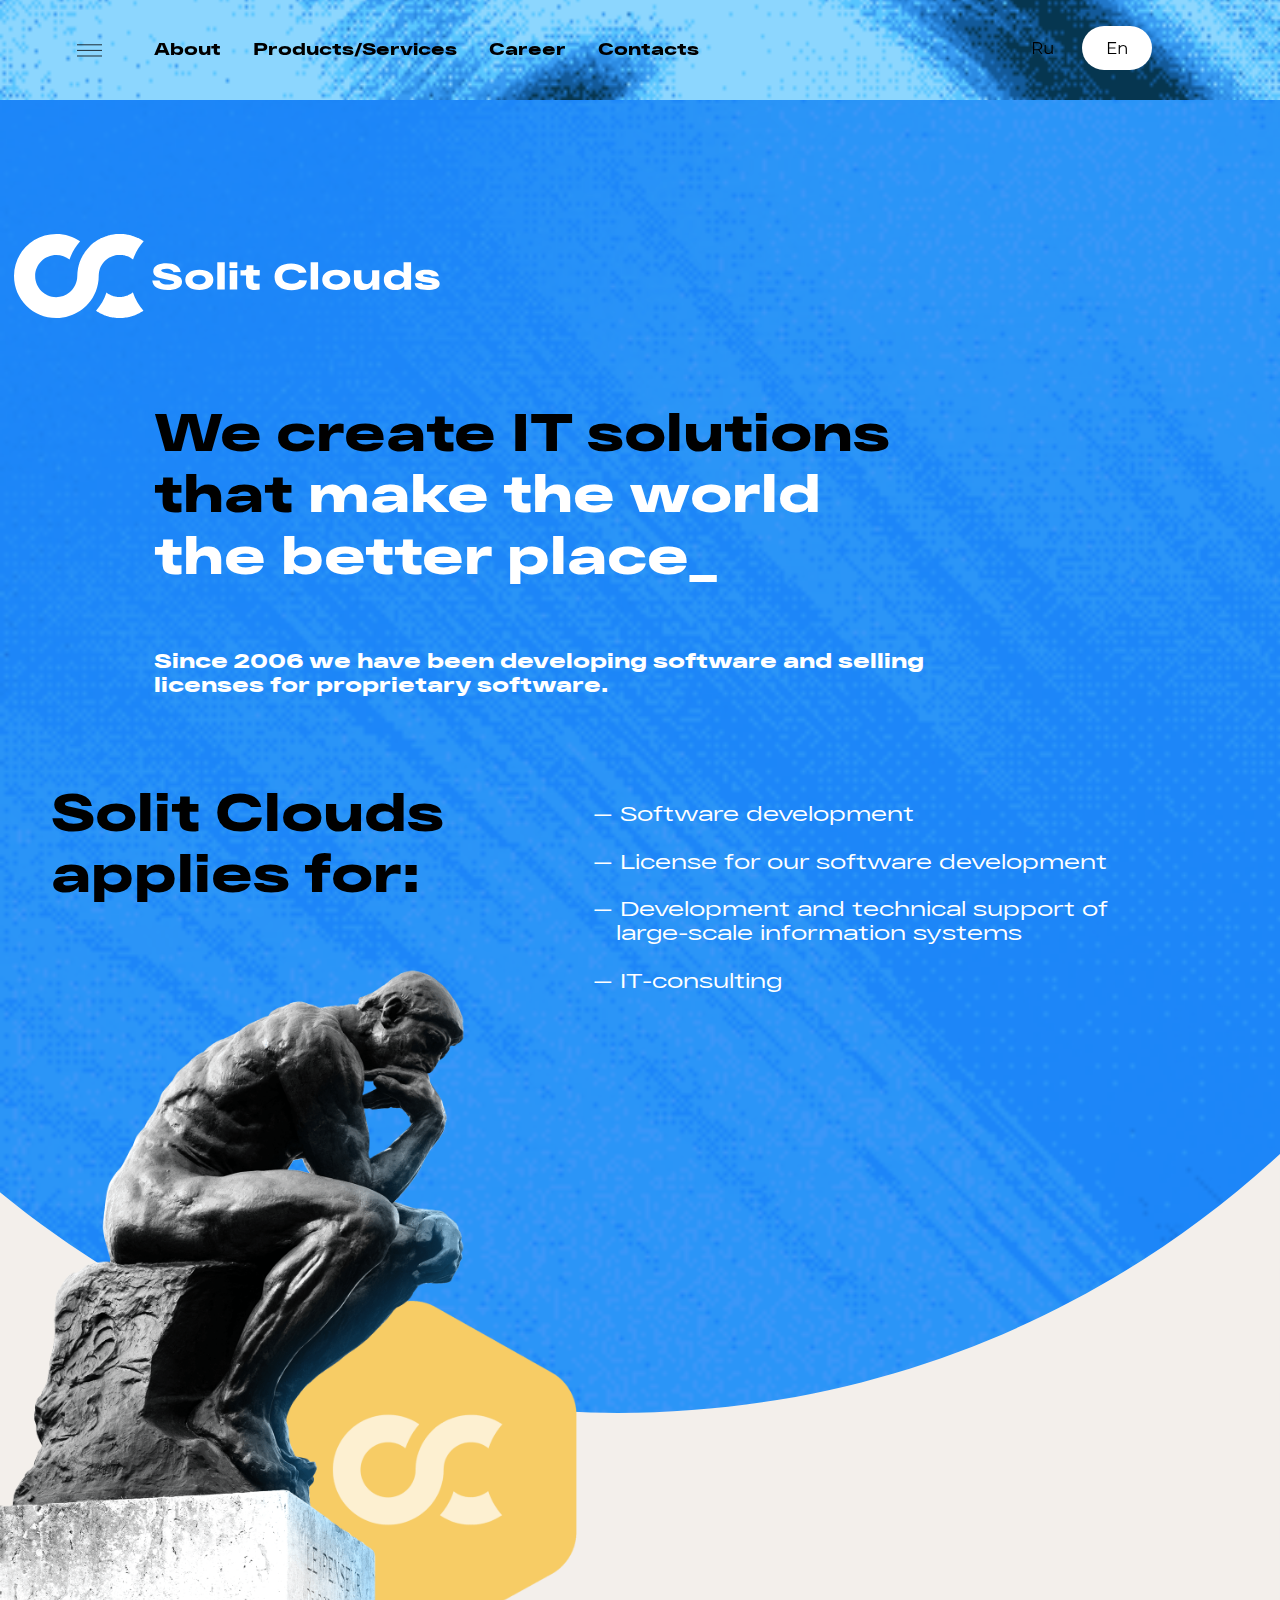
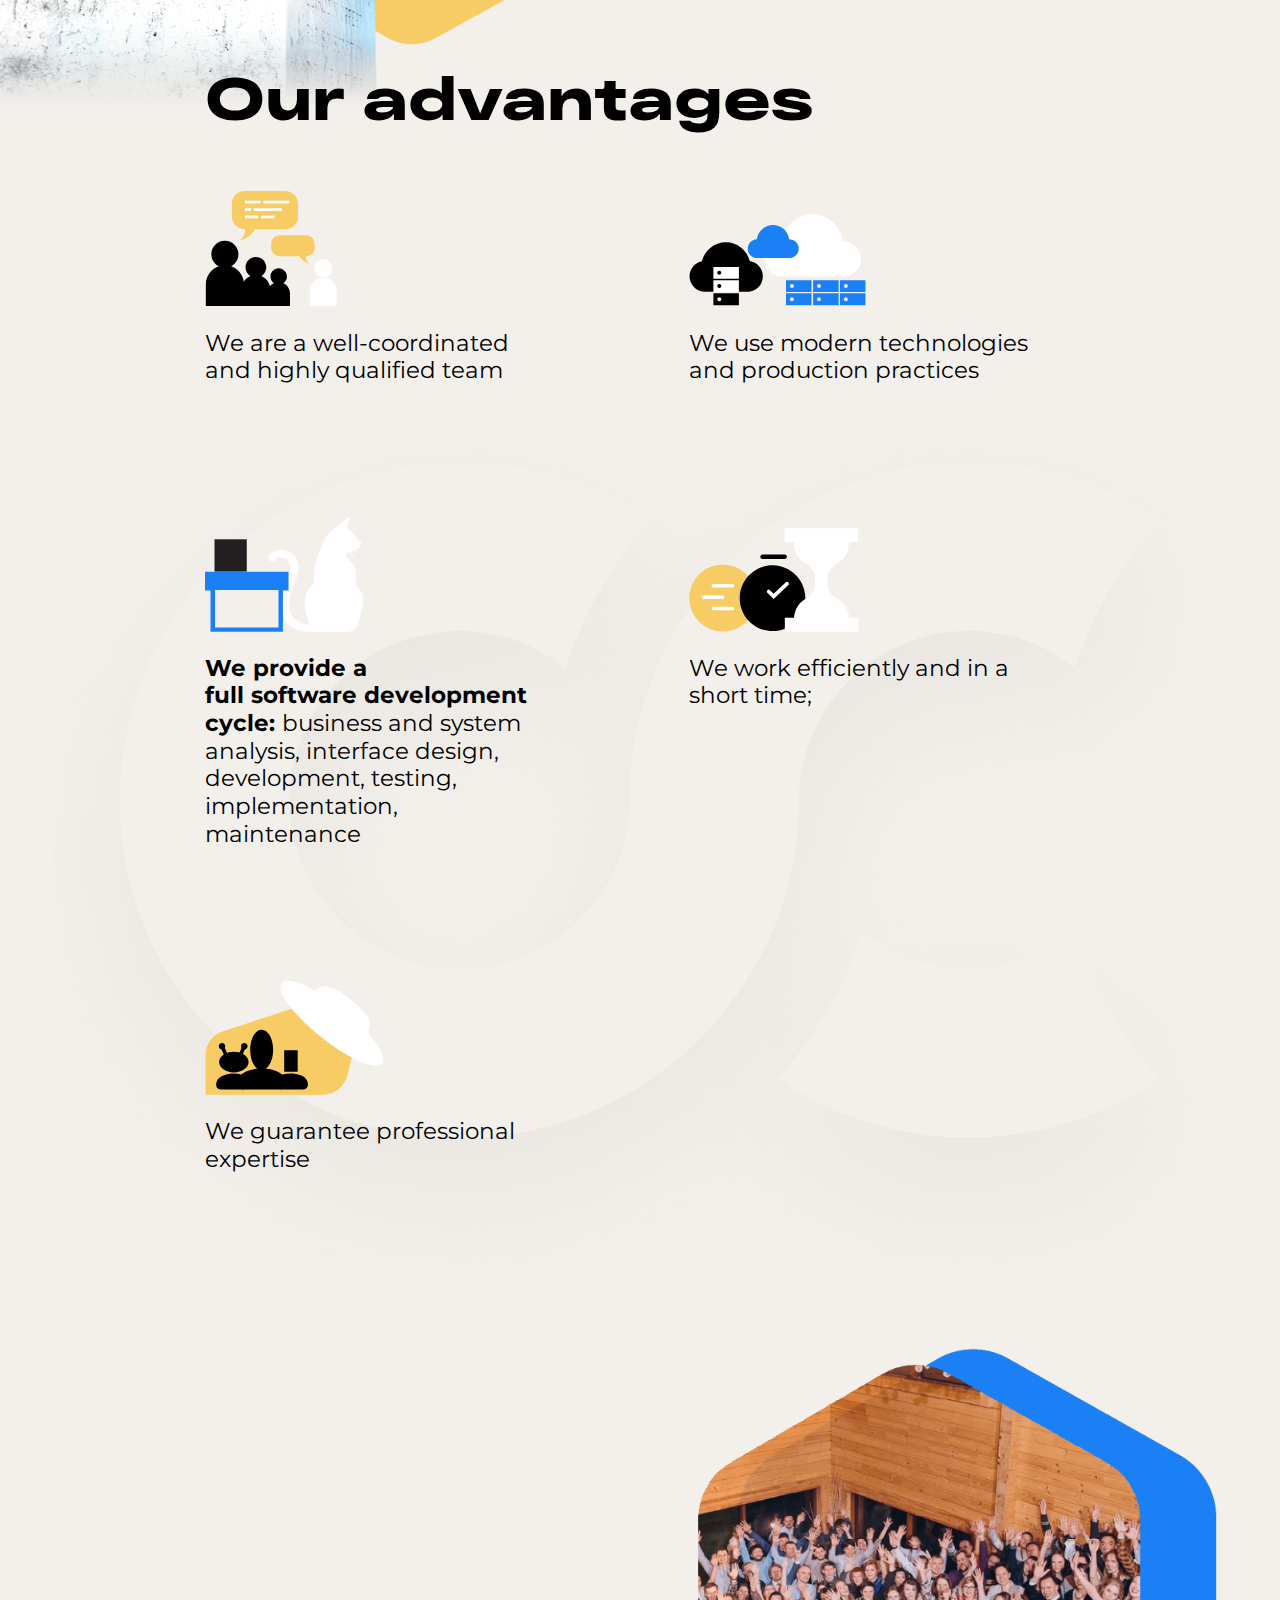
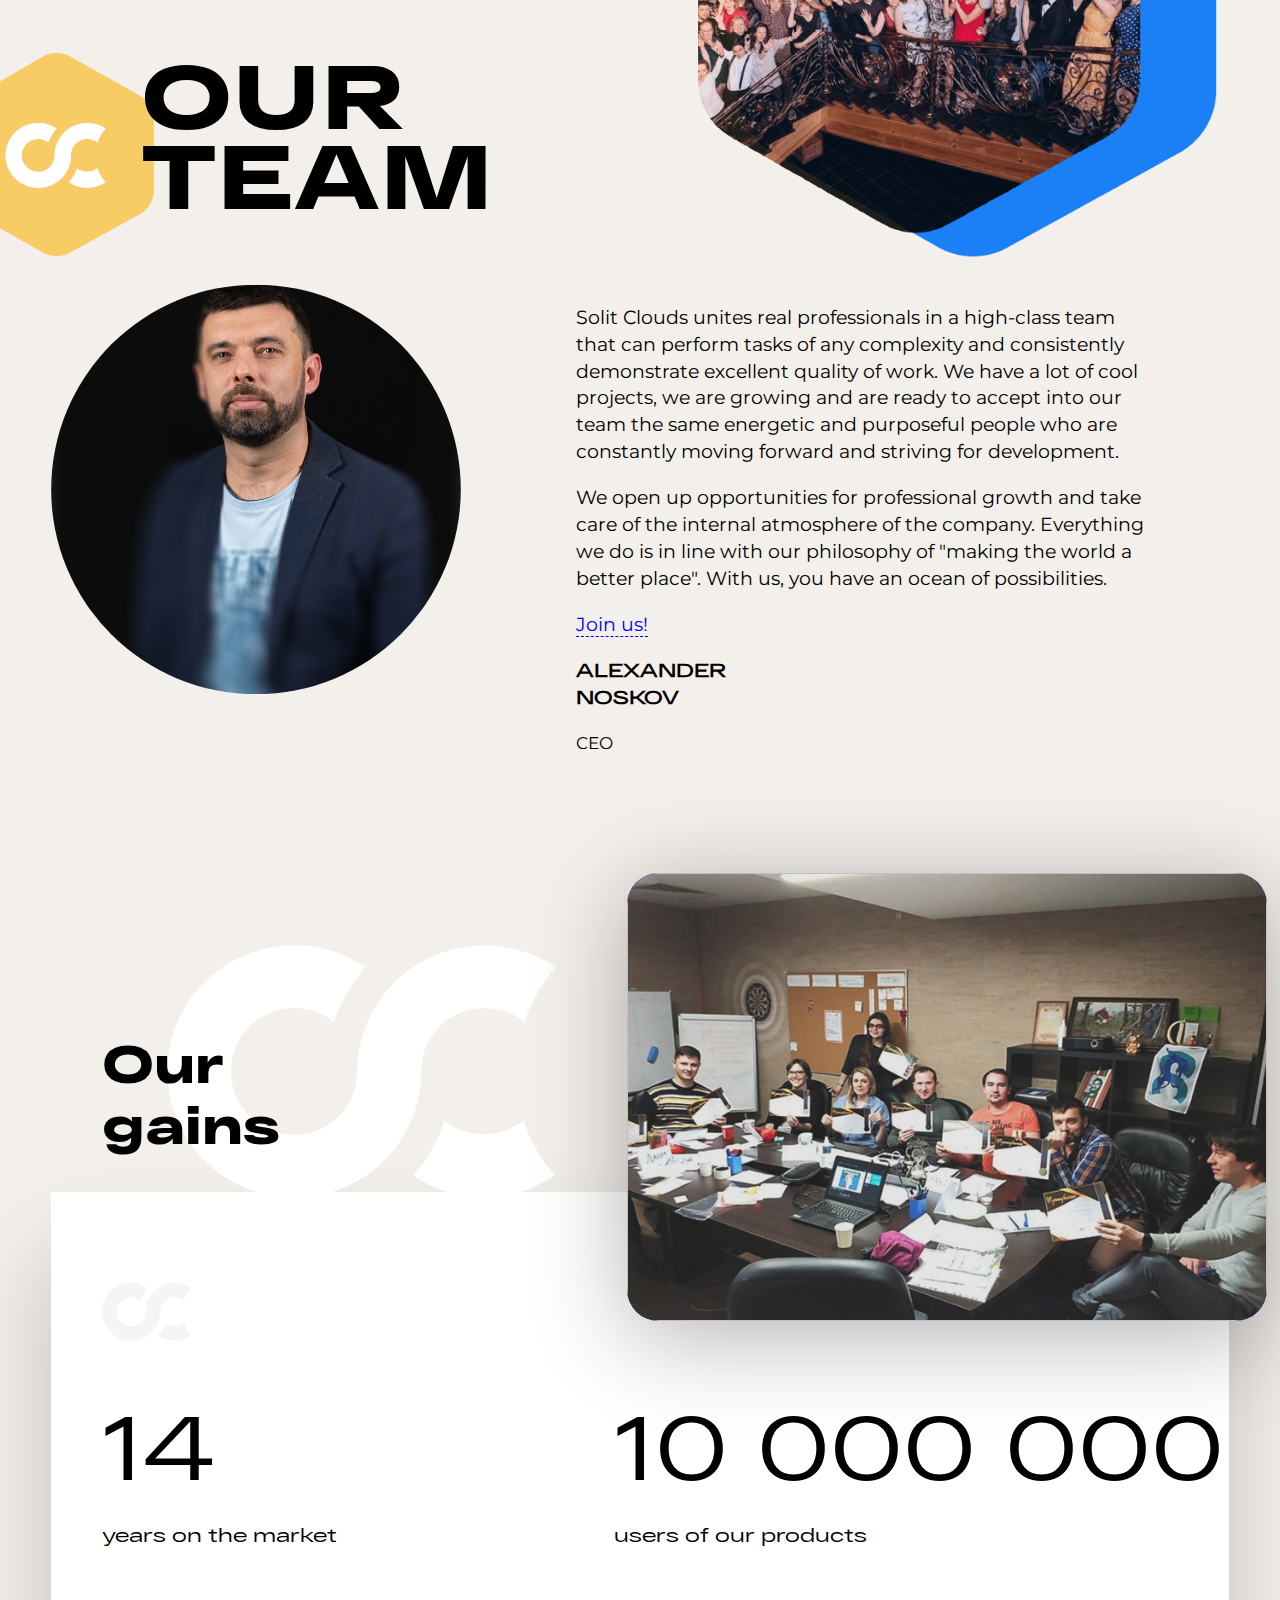
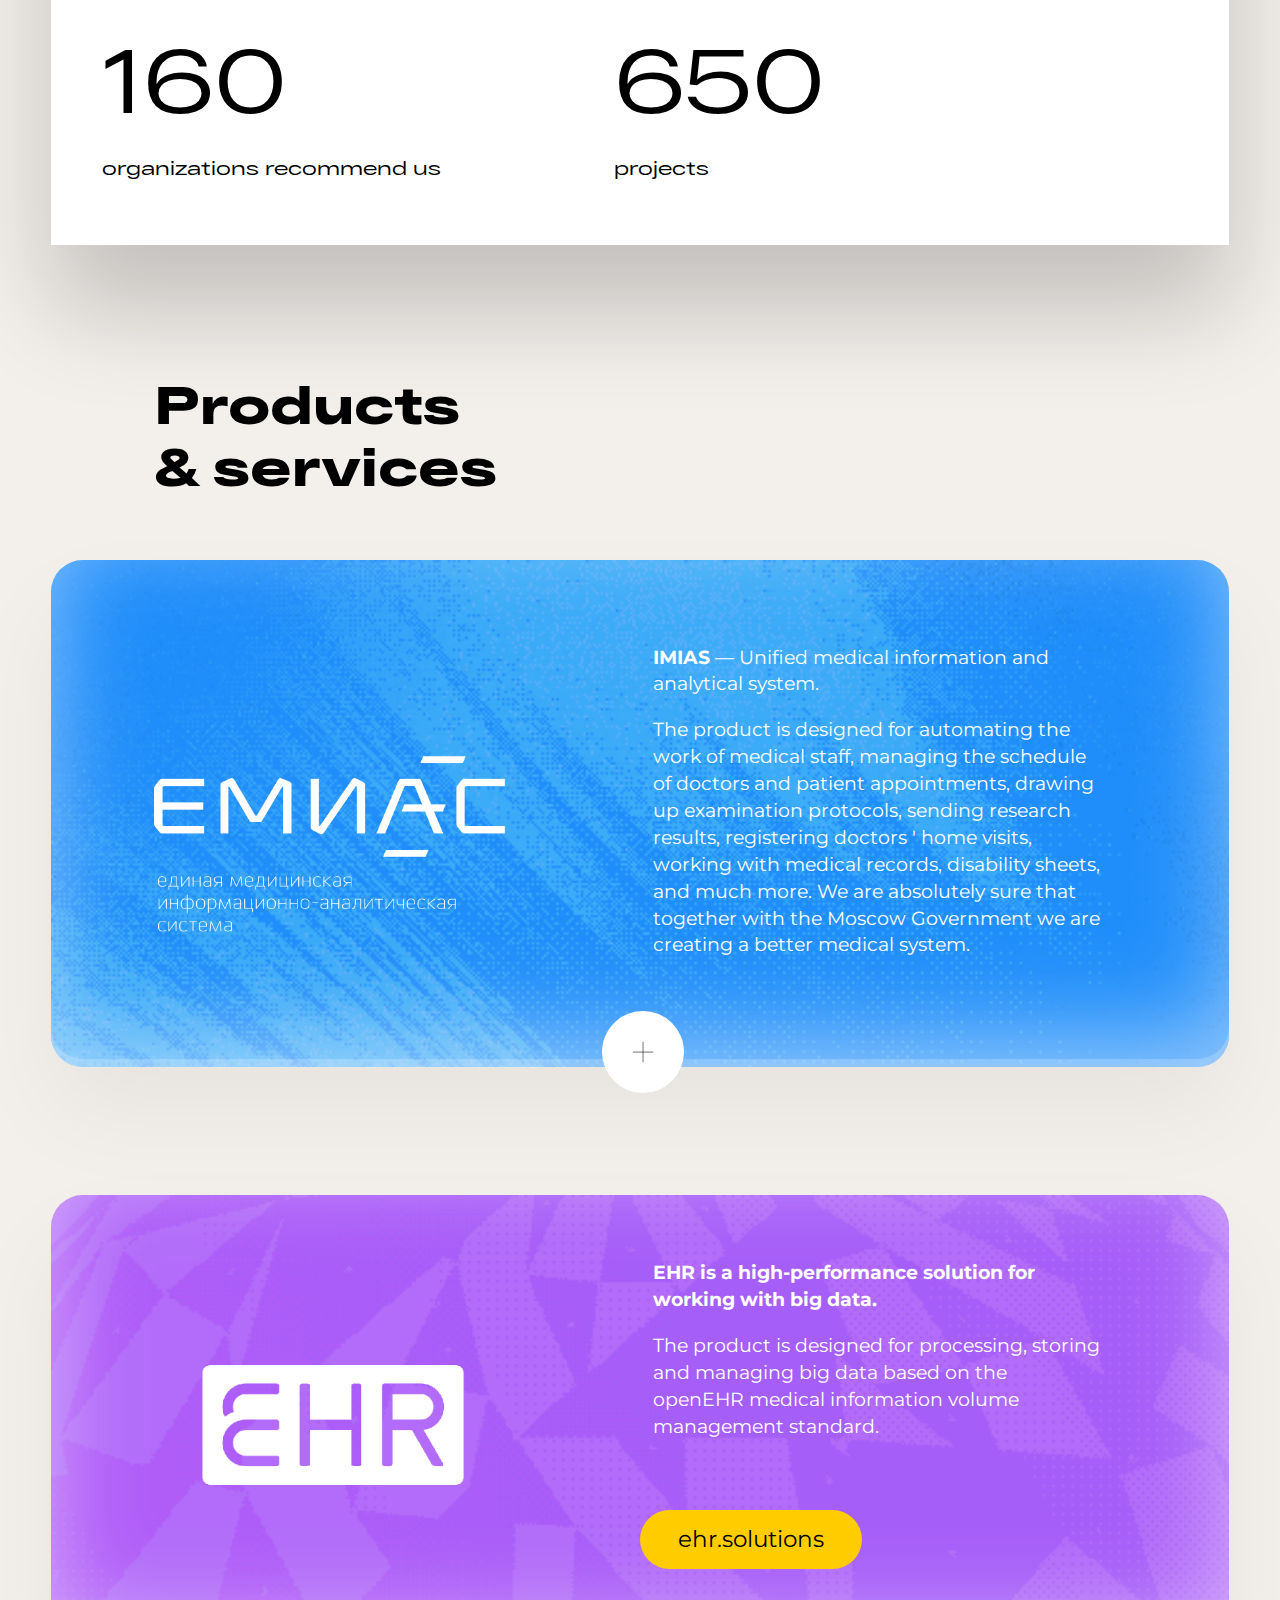
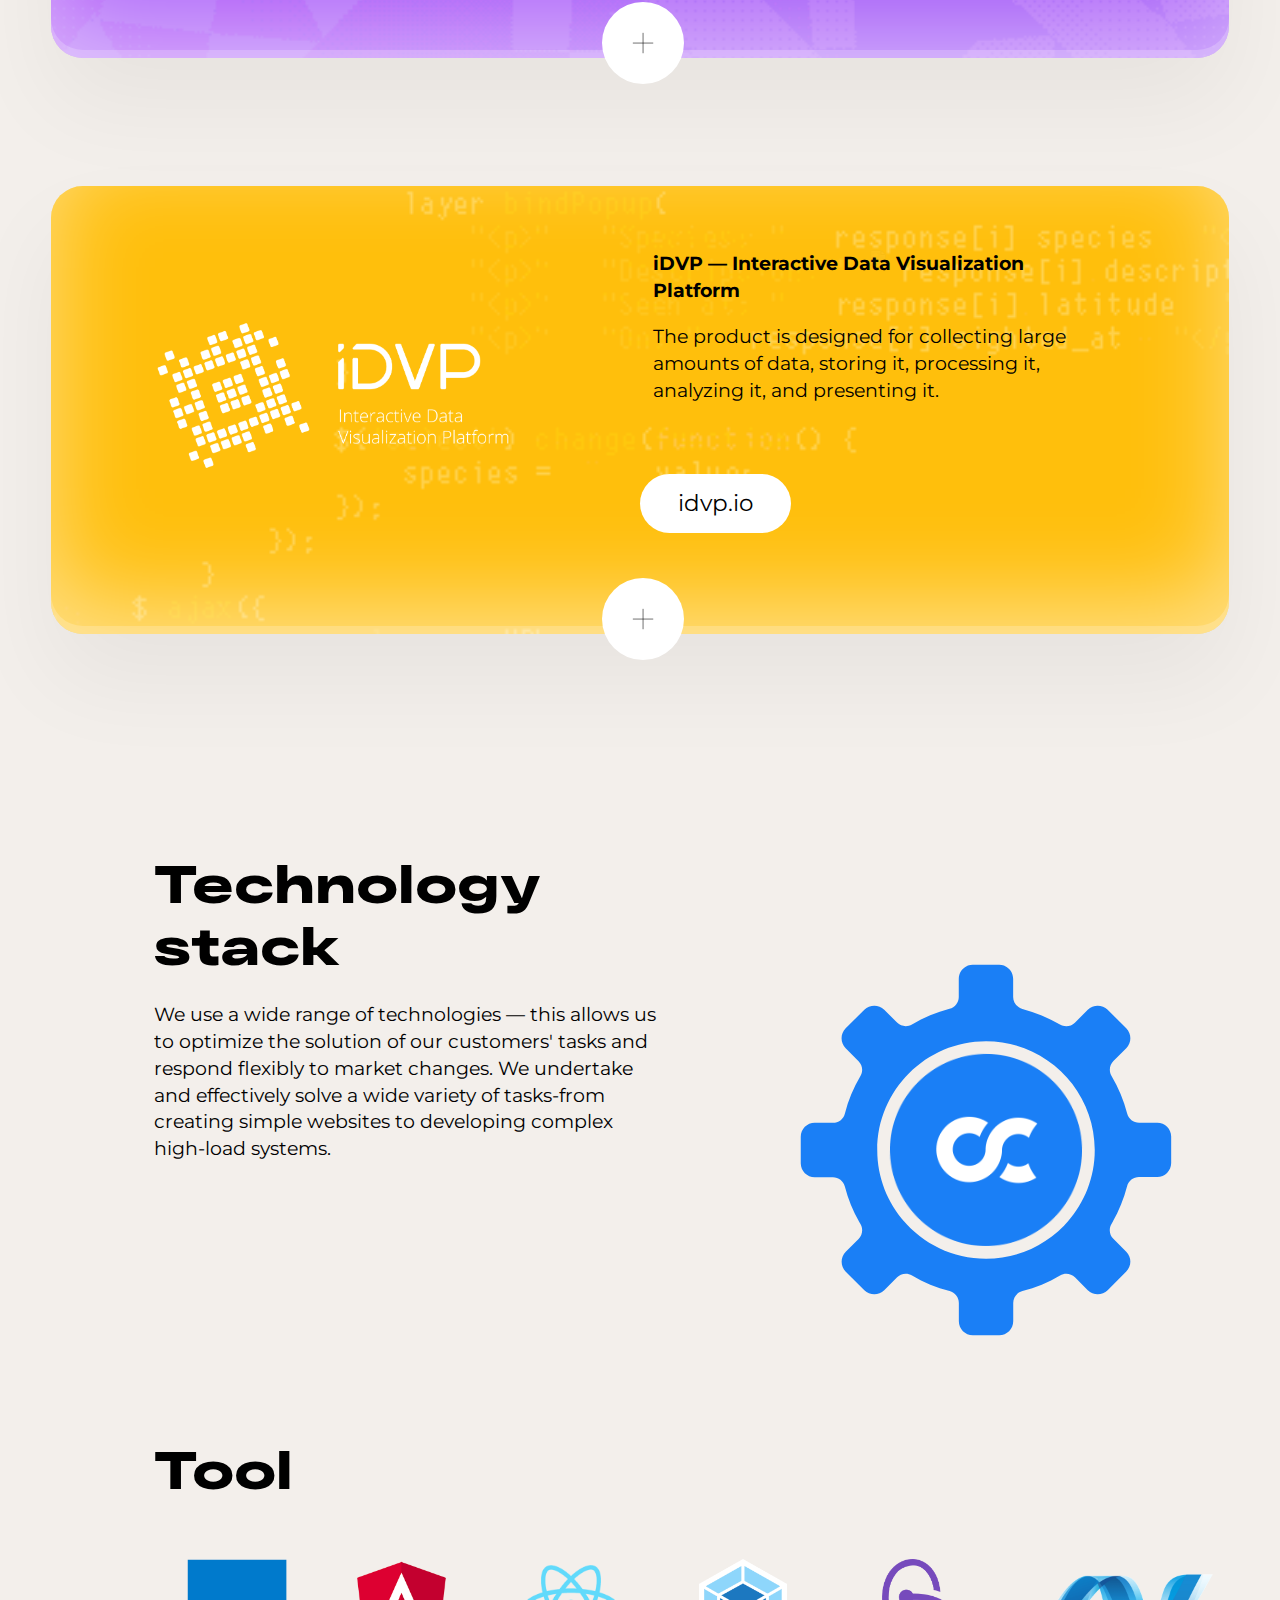
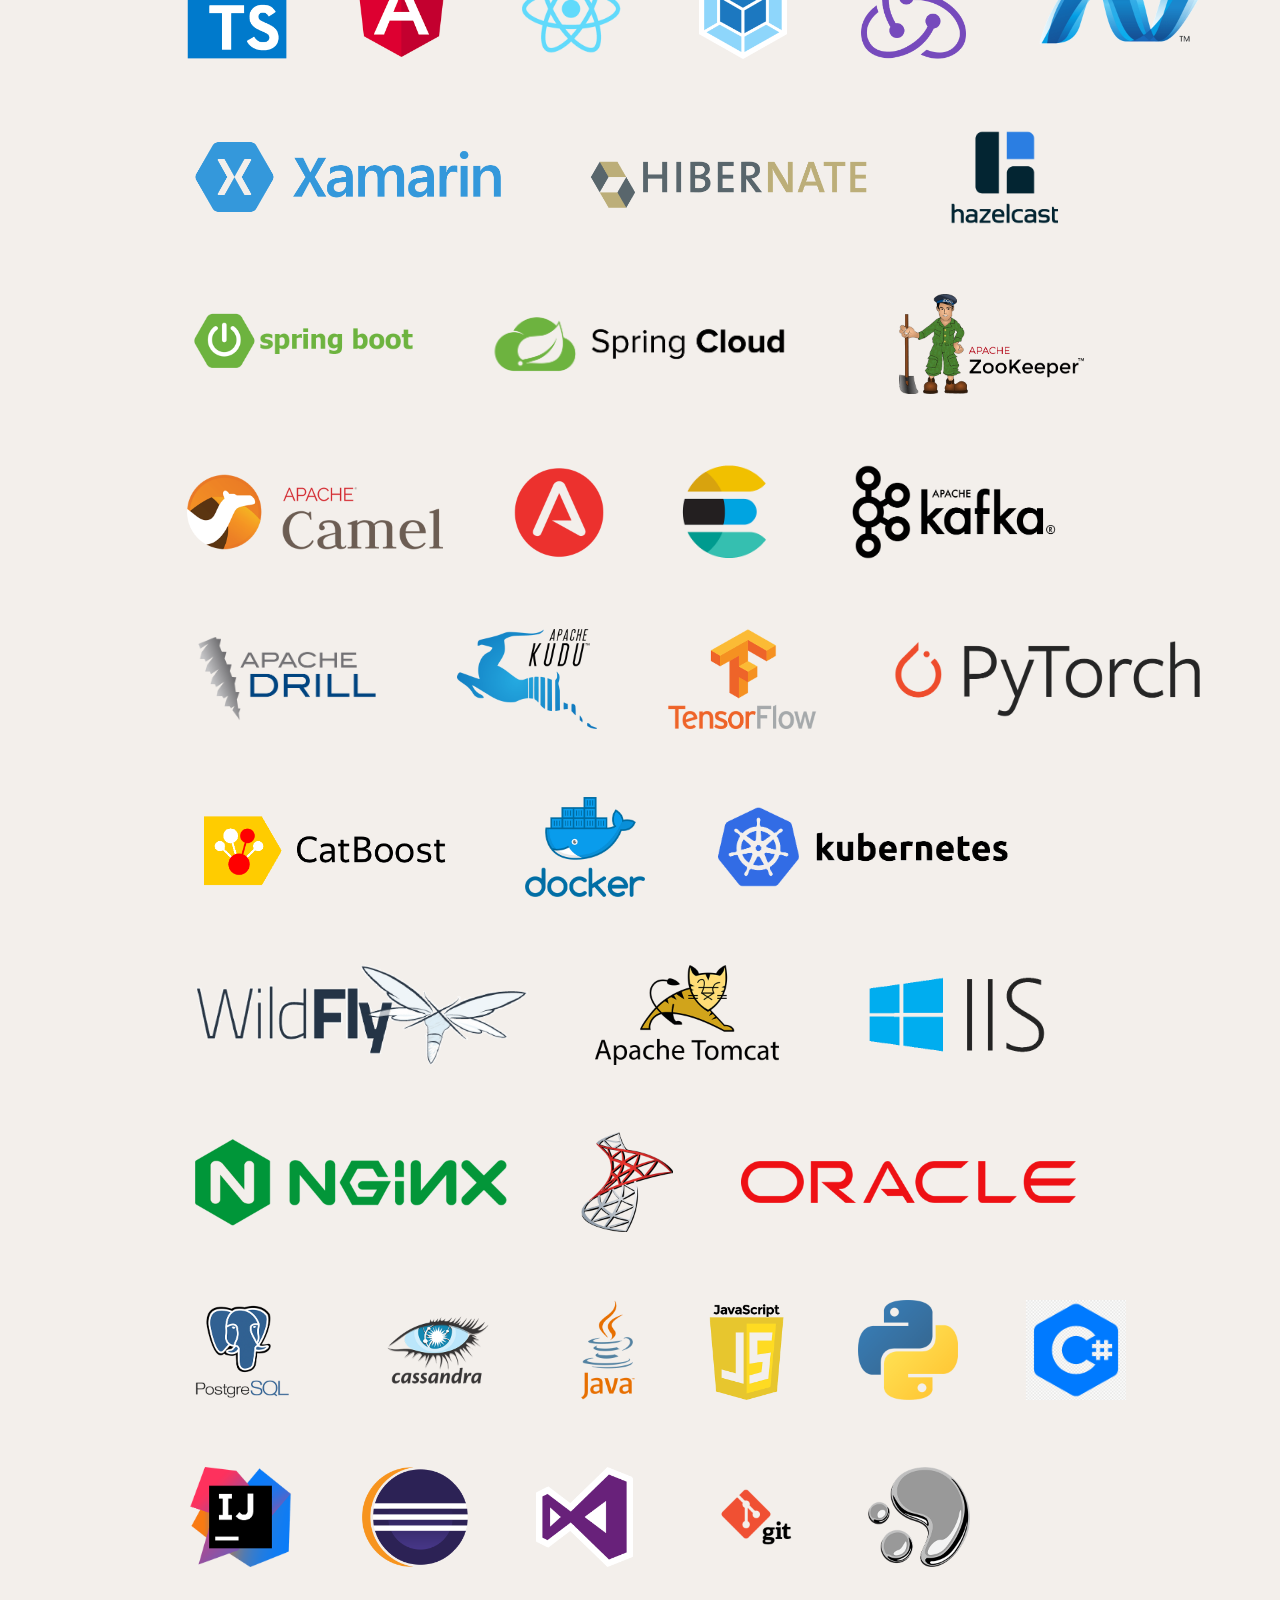
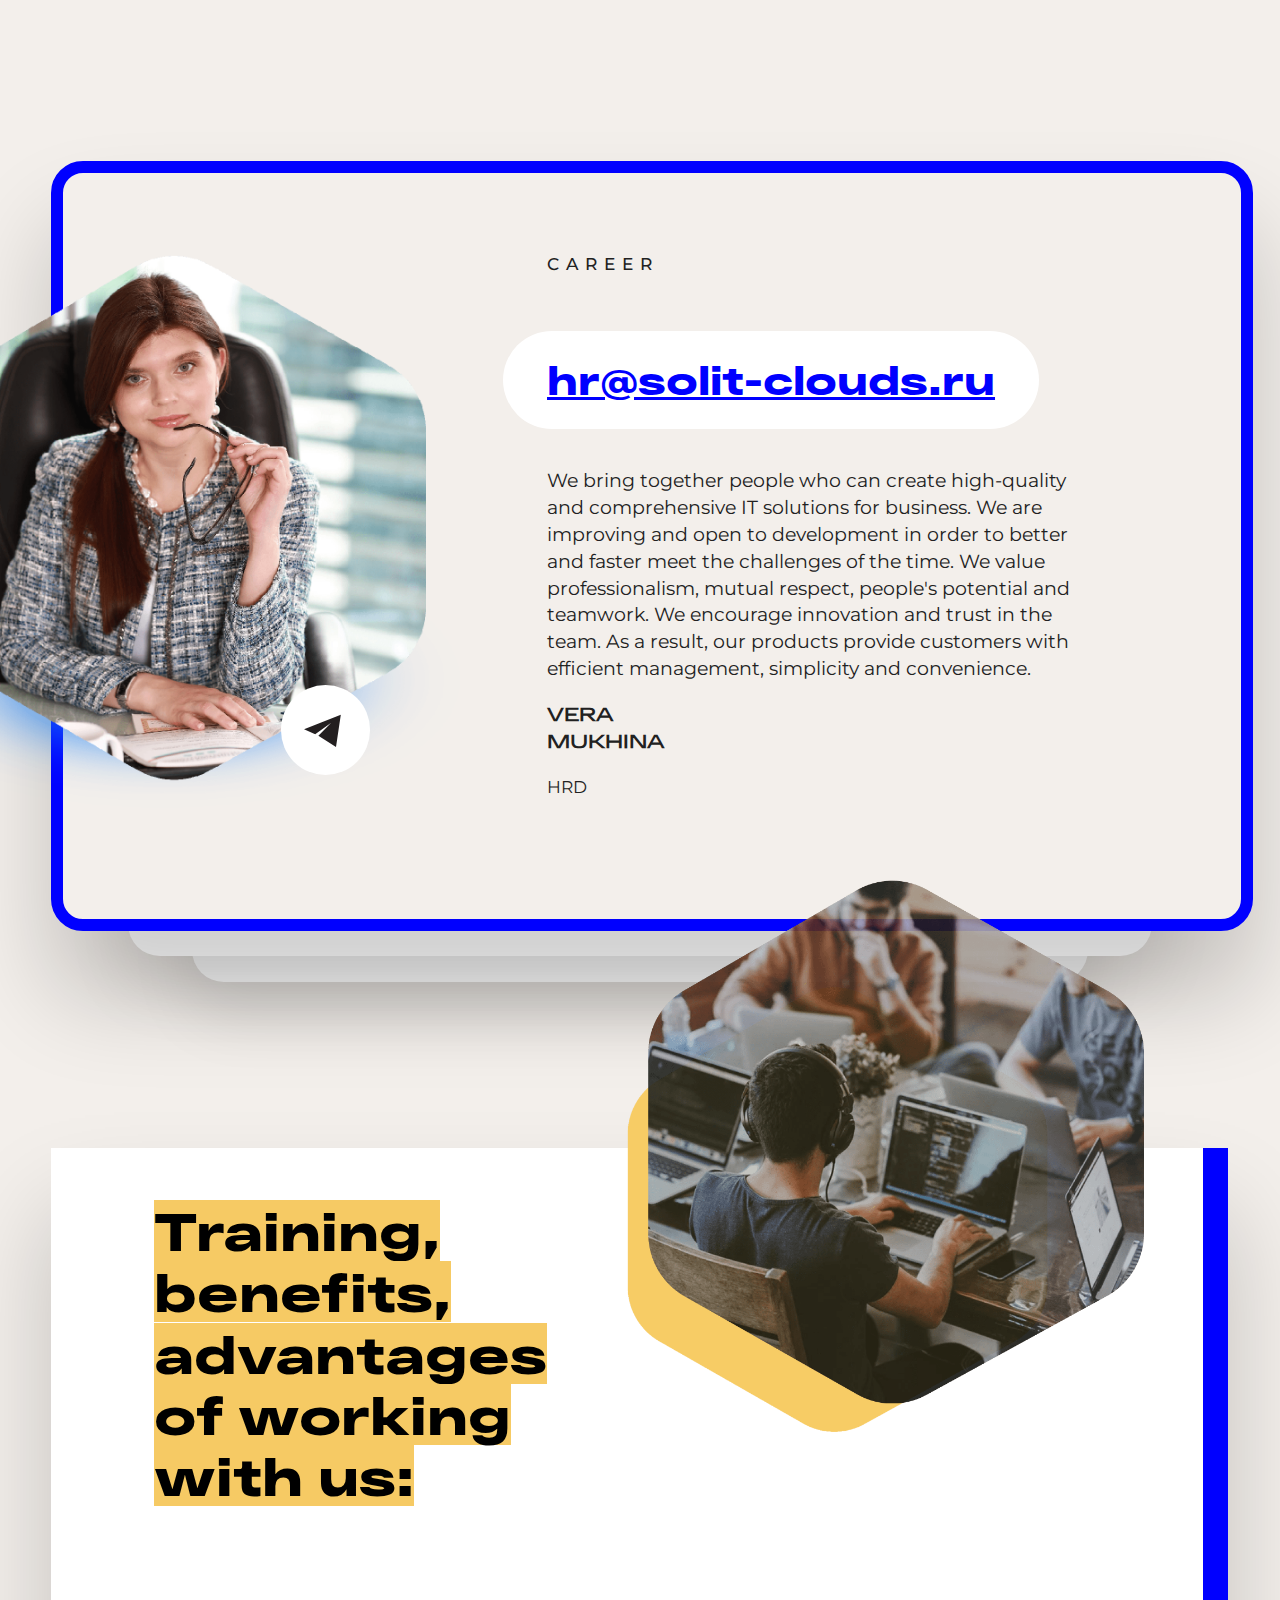
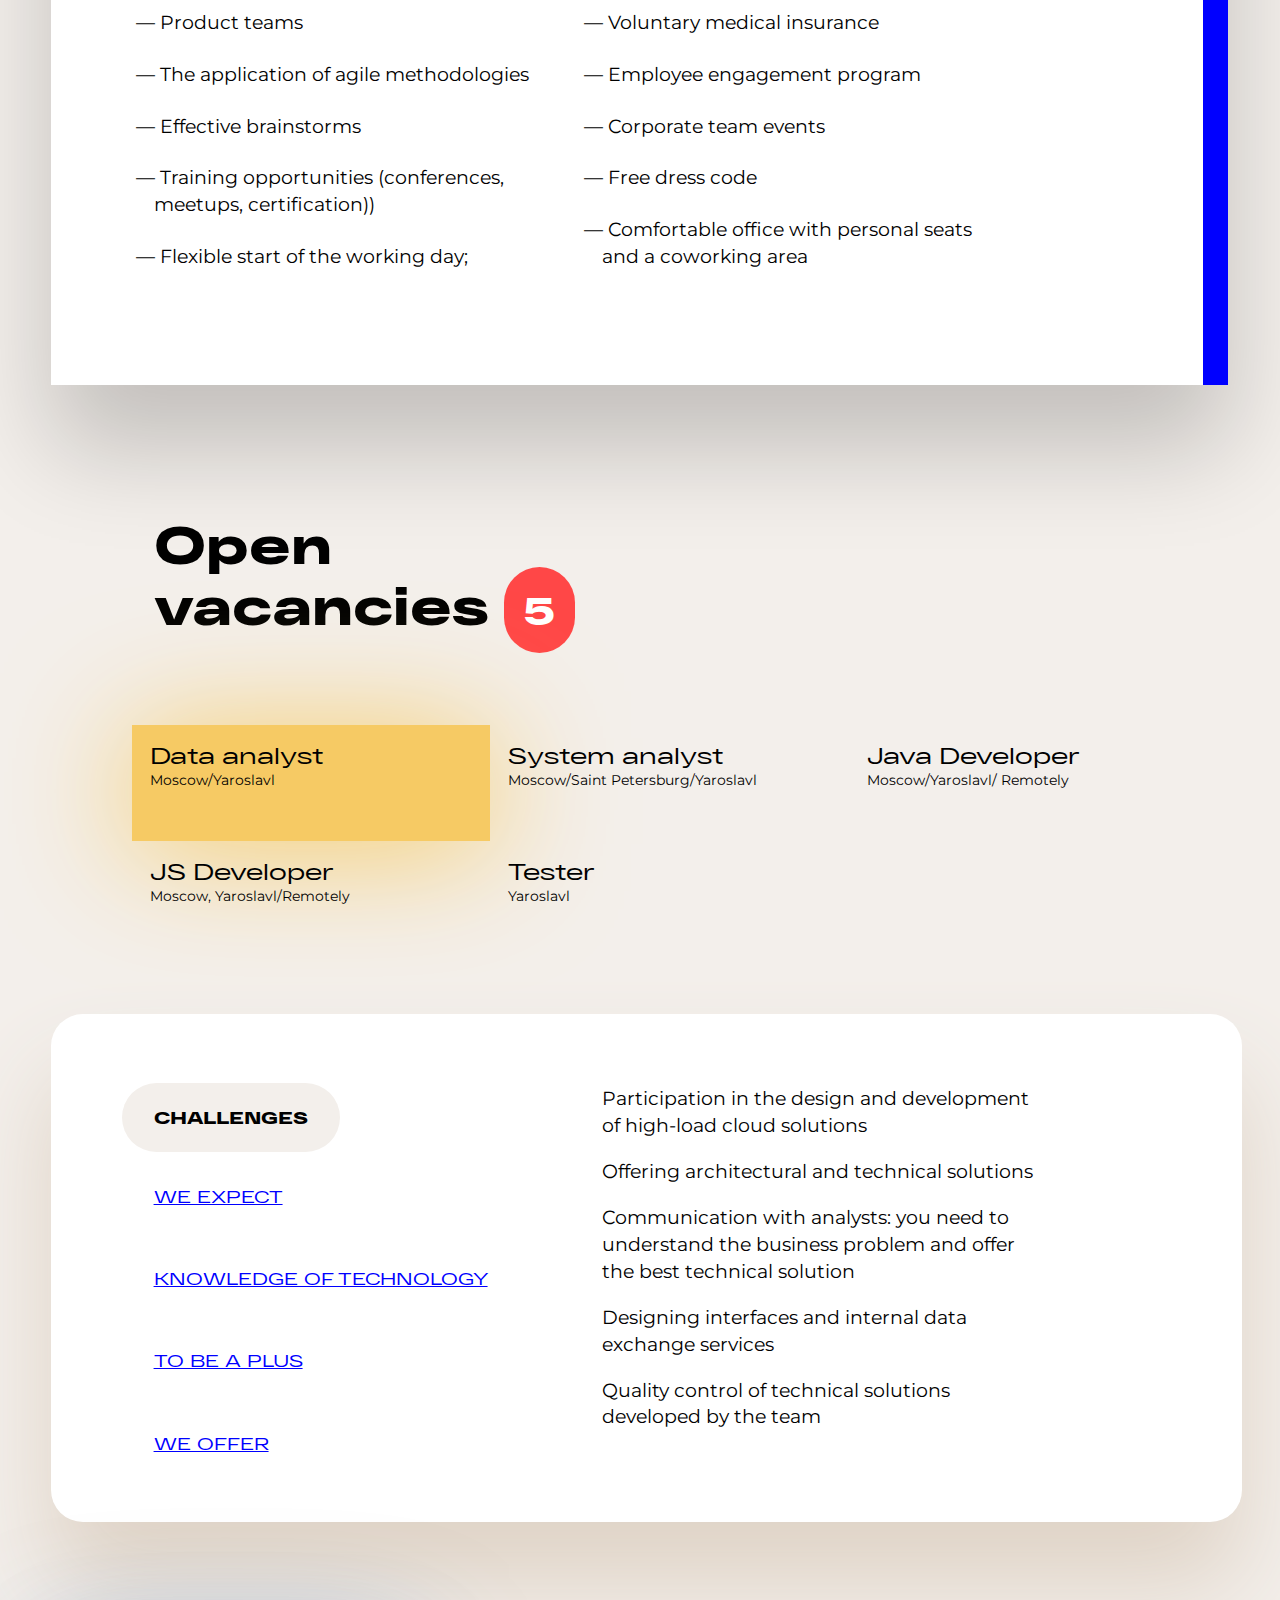
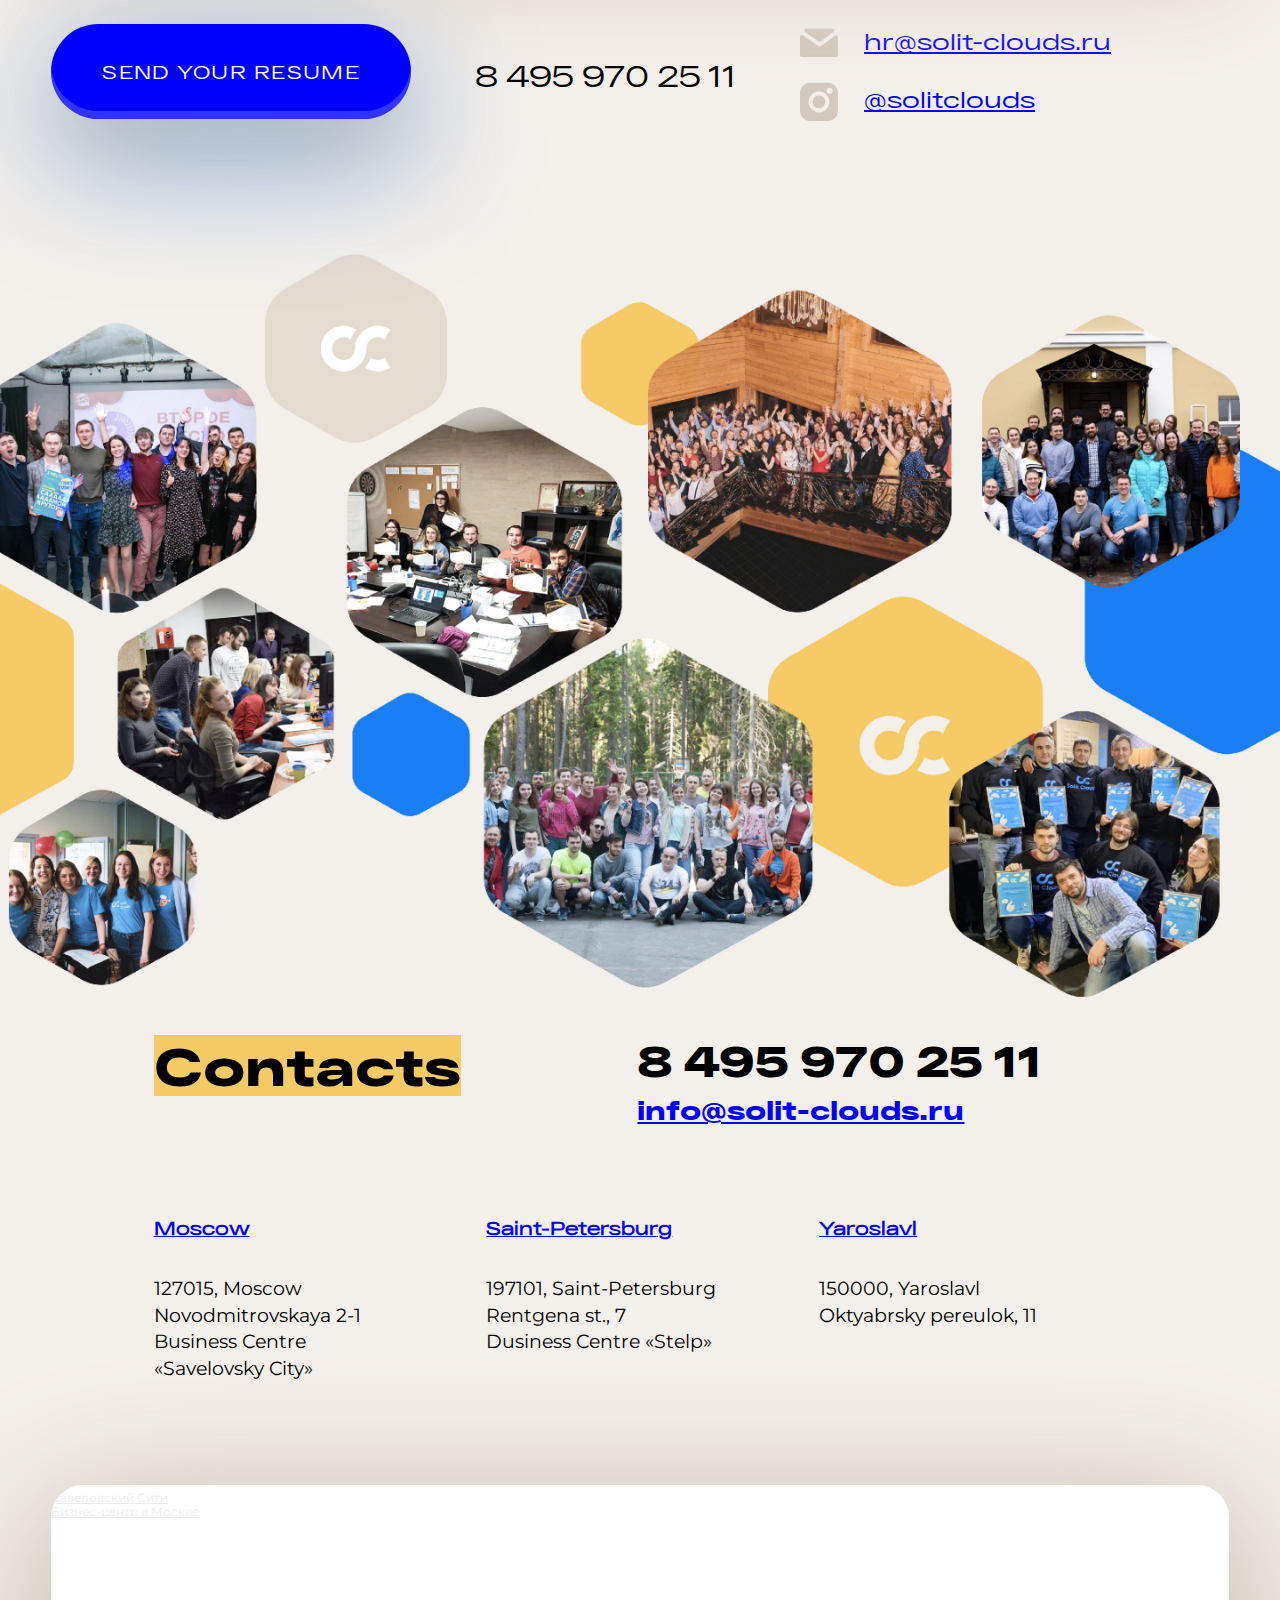
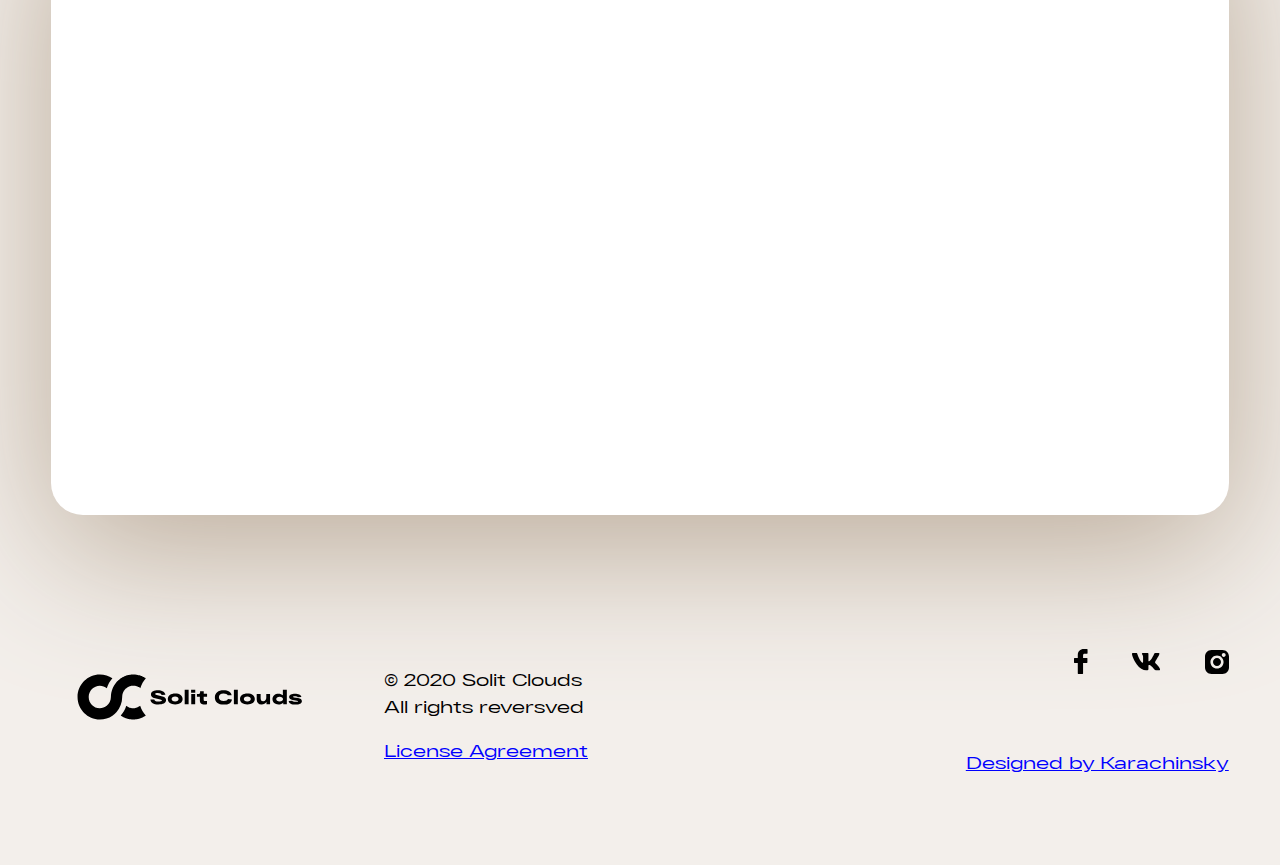
==== frontend/src/en/index.html @ b3a9b660 "1. Конфигурация для разворачивания 2. Верстка сайта" ====
<!DOCTYPE html PUBLIC "-//W3C//DTD XHTML 1.0 Transitional//EN" "http://www.w3.org/TR/xhtml1/DTD/xhtml1-transitional.dtd">
<html xmlns="https://www.w3.org/1999/xhtml">

<head>
  <meta http-equiv="Content-Type" content="text/html; charset=UTF-8" />
  <title>Solit Clouds</title>
  <meta property="og:type" content="website" />
  <meta property="og:image" content="../i/fb_preview_en.jpg" />
  <meta property="og:title" content="Solit Clouds" />
  <meta property="og:description" content="IT" />
  <link rel="icon" type="image/png" href="../i/favicon.png" />

  <link href="../css/desktop.css" rel="stylesheet" type="text/css" />
  <link href="../css/form.css" rel="stylesheet" type="text/css" />
  <link href="../css/mobile.css" rel="stylesheet" type="text/css" />

  <meta name="description" content="Solit Clouds" />
  <meta name="keywords" content="development, software" />

  <meta name="theme-color" content="#1a7ff6" />

  <script src="../js/jquery.min.js"></script>
  <script src="../js/java.js"></script>
  <script src="../js/form-contact.js"></script>
</head>

<body id="topOfTheWorld" onload="pageLoaded(); resize();" onresize="resize();">



  <div class="preloader">
    <svg version="1.1" id="Layer_1" xmlns="http://www.w3.org/2000/svg" xmlns:xlink="http://www.w3.org/1999/xlink" xml:space="preserve" class="preloaderLogo">
      <style type="text/css">
        .st0 {
          fill: none;
          stroke: #FFFFFF;
          stroke-width: 12;
          stroke-miterlimit: 10;
        }
      </style>
      <path clip-path="url(#logoPath)" class="st0" d="M75.66,11.59C72.71,9.64,69.18,8.5,65.38,8.5c-10.29,0-18.62,8.34-18.62,18.62s-8.34,18.62-18.62,18.62
    S9.5,37.41,9.5,27.12S17.84,8.5,28.12,8.5c4.03,0,7.76,1.28,10.8,3.45" />
      <path clip-path="url(#logoPath)" class="st0" d="M75.61,42.45c-2.32,1.14-7.31,3.3-10.24,3.3c-3.59,0-6.94-1.01-9.78-2.77" />
    </svg>
  </div>


  <div class="guides"></div>
  <div class="guides2"></div>

  <!-- Форма заказа -->

  <div class="padContact" id="padContact">
    <div class="padFields">
      <div class="frm-container">
        <div class="frm-item">
          <div class="frm-label">
            Name
          </div>
          <div class="frm-input">
            <input type="text" id="formClientName">
          </div>
        </div>
        <div class="frm-item">
          <div class="frm-label">
            Phone
          </div>
          <div class="frm-input">
            <input type="text" id="formClientEmail" onkeyup="CheckEmail();" onChange="CheckEmail();">
          </div>
        </div>
        <div class="frm-item">
          <div class="frm-label">
            Vacancy
          </div>
          <div class="frm-input">
            <input type="text" id="formServiceType">
          </div>
        </div>
        <div class="frm-item">
          <div class="frm-label">
            Message
          </div>
          <textarea id="formComment"></textarea>
        </div>
        <div class="frm-item" style="margin-top: 28px">
          <div class="frm-upload-button" onclick="">
            <img src="../i/upload.svg" class="frm-upload-img">Upload&nbsp;CV
          </div>
        </div>
        <div class="frm-item" style="margin-top: 28px">
          <div class="frm-send-button" id="frm-sim-send" onclick="SendSIMRequest()">
            Send
          </div>
        </div>
      </div>
      <div class="close">
        <img id="btnClose" src="../i/close_black.png" width="100%" onclick="padContactHide();" />
      </div>
    </div>
  </div>
  <!-- Конец формы заказа -->



  <div class="sky-video"></div>
  <div class="bgBlue">
    <!--  <img src="../i/circle_blue.svg">-->
  </div>

  <div class="menuBG" onmousedown="hideMenu();"></div>

  <div class="menuGhost" onmouseover="showMenu()" onmouseout="hideMenu()"></div>

  <div class="menu" onmouseover="showMenu()" onmousedown="showMenu()">
    <svg width="100%" height="100%" viewBox="0 0 32 16" xmlns="http://www.w3.org/2000/svg">
      <path d="M0 1H32" stroke="black" />
      <path d="M0 8H32" stroke="black" />
      <path d="M0 15H32" stroke="black" />
    </svg>
  </div>


  <img src="../i/logo.svg" class="logo" />

  <div class="menuGlow" onmouseout="hideMenu();"></div>

  <div class="menuTop" onmouseover="showMenu()">
    <a href="#about">About</a>
    <a href="#products">Products/Services</a>
    <a href="#career">Career</a>
    <a href="#contacts">Contacts</a>

    <div class="lang">
      <a href="../..">Ru</a>
      <div class="lang__selected">En</div>
    </div>
  </div>



  <div class="container">


    <h1 class="item marginA topText fx">
      <div class="topTextOne">We create <nobr>IT solutions</nobr>
      </div>
      <div class="topTextTwo">that <span style="color: white">make the world </span></div>
      <div class="topTextThree"><span style="color: white">the better place<span class="blink">_</span></span></div>
    </h1>


    <div class="item marginA text-intro">
      <img src="../i/number_one.svg" class="number_one">
      Since 2006 we have been developing software and selling licenses for proprietary software.
    </div>

    <div class="item marginB itemHalf" id="about">
      <h1 style="color: black;">Solit Clouds applies for:</h1>
    </div>

    <div class="item itemText brandFont" style="color: white;">
      <ul>
        <li>Software development</li>
        <li>License for our software development</li>
        <li>Development and technical support of large-scale information systems</li>
        <li>IT-consulting</li>
      </ul>
    </div>

    <div class="item marginB itemHalf decor__line"></div>


    <img src="../i/bg_mask_circle.svg" class="bg__mask_circle">

    <img src="../i/logo_blue.svg" class="logoPixel">

    <img src="../i/thinker_2.png" class="decor__sculpture" id="decor__sculpture">
  </div>



  <div class="container">

    <div class="pad padSupremes">

      <div class="item marginA">
        <img src="../i/number_two.svg" class="number_two">
        <h1>Our advantages</h1>
      </div>

      <div class="item itemHalf marginA">
        <img src="../i/icon_team.svg" class="icon">
        <p>We are a well-coordinated and highly qualified team
        </p>
      </div>

      <div class="item itemHalf paddingBottom">
        <img src="../i/icon_cloud.svg" class="icon">
        <p>We use modern technologies and production practices
        </p>
      </div>

      <div class="item itemHalf paddingBottom marginA">
        <img src="../i/icon_box.svg" class="icon">
        <p><b>We provide a full software development cycle: </b> business and system analysis, interface design, development, testing, implementation, maintenance </p>
      </div>

      <div class="item itemHalf">
        <img src="../i/icon_timer.svg" class="icon">
        <p>We work efficiently and in a short time;
        </p>
      </div>

      <div class="item itemHalf paddingBottom marginA">
        <img src="../i/icon_pro.svg" class="icon">
        <p>We guarantee professional expertise
        </p>
      </div>

      <div class="photoTeam parallax">
        <img src="../i/team.png" class="photoHex">
      </div>

    </div>

    <img src="../i/logoyellow.jpg" class="logoYellow">
    <h1 class="hTeam">OUR<br>TEAM</h1>

    <div class="item marginB itemHalf">

      <img src="../i/ceo_2.png" class="photoCEO">

    </div>

    <div class="item itemText">
      <p>Solit Clouds unites real professionals in a high-class team that can perform tasks of any complexity and consistently demonstrate excellent quality of work. We have a lot of cool projects, we are growing and are ready to accept into our
        team the same energetic and purposeful people who are constantly moving forward and striving for development. </p>
      <p>
        We open up opportunities for professional growth and take care of the internal atmosphere of the company. Everything we do is in line with our philosophy of "making the world a better place". With us, you have an ocean of possibilities.</p>
      <p><a href="#" onclick="padContactShow()" class="joinLink">Join us!</a></p>
      <p>
      <p class="personName">Alexander<br>Noskov</p>
      <small>CEO</small>
    </div>


    <div class="pad padAchievements">
      <div class="marginB">

        <img src="../i/number_four.svg" class="number_four">
        <h1 style="margin: -13vw 0 15vw 0;" class="hCategory">Our<br>gains</h1>

        <div class="arrows">
          <img src="../i/arrow.png" class="arrow arrowLeft">
          <img src="../i/arrow.png" class="arrow">

        </div>
        <img class="photoOffice">


        <img src="../i/logo_grey_notext.svg" class="logoGreyNotext">



        <div class="achBlock">
          <div class="achNumbers">14</div>
          <div class="achText">years on the market</div>
        </div>

        <div class="achBlock">
          <div class="achNumbers">10 000 000</div>
          <div class="achText">users of our products</div>
        </div>

        <div class="achBlock">
          <div class="achNumbers">160</div>
          <div class="achText">organizations recommend us</div>
        </div>

        <div class="achBlock">
          <div class="achNumbers">650</div>
          <div class="achText">projects</div>
        </div>

      </div>
    </div>

    <h1 class="marginA hCategory marginMobile" id="products">Products<br>& services</h1>

    <div class="pad padProducts marginB">



      <!--<svg class="decorProducts" viewBox="0 0 312 84" fill="none" xmlns="http://www.w3.org/2000/svg">
          <circle cx="39.5" cy="39.5" r="27.5" stroke-width="24" />
          <rect x="126.111" y="12" width="55" height="55" stroke-width="24" />
          <path d="M237 74.6112L302.833 8.77783" stroke-width="24" />
          <path d="M302.833 74.6111L237 8.77775" stroke-width="24" />
        </svg>-->


      <div class="product" style="background-color: var(--colorMain); background: url('../i/bg_2c.gif');
        background-size: cover; box-shadow: 0 64px 96px #1884F2, inset 0 -32px 64px rgba(255,255,255,0.5);">
        <img src="../i/logo_emias.png" class="productImage">
        <div class="productText">
          <p><b>IMIAS</b> — Unified medical information and analytical system.</p>
          <p>The product is designed for automating the work of medical staff, managing the schedule of doctors and patient appointments, drawing up examination protocols, sending research results, registering doctors ' home visits, working with
            medical records, disability sheets, and much more. We are absolutely sure that together with the Moscow Government we are creating a better medical system.
          </p>
        </div>
        <div class="productExtra">
          <p>
          <h2>Products</h2>
          </p>
          <p><b>For medical personnel</b></p>
          <p>Doctor-created to automate the work of doctors: all data received at the reception, as well as the Protocol of examination and appointment, are stored in an electronic medical record, which the patient has access to through the
            portal Mos.ru;
          </p>
          <p>Decryption-created for automating work with data from instrumental diagnostics. All state polyclinics are already working with our program when creating protocols for instrumental research;
          </p>
          <p>Register. Outpatient center — in just three weeks, we have created a system that can cover the entire flow of covid patients in Moscow: it records new cases of coronavirus infection, carriers of which are distributed for registration
            and support to medical institutions in the capital, their condition is recorded, and if necessary, a signal is sent to call a doctor at home.</p>

          <p><b>For non-medical personne</b></p>

          <p>Registry-designed to automate consulting services for non-medical staff: records data on the schedule of doctors, offices, and allows you to make patient routing;
          </p>

          <p>Organizational and methodological Department-created to automate the work of the entire medical facility: it records data on the schedule of medical staff, assigns district doctors to their sites, enters data on work shifts and
            vacations — all the information that underlies the complex and multi-level structure that is a polyclinic;
          </p>
          <p>Package template Builder-designed to optimize the doctor's work: here you can configure templates for batch appointments, studies, and procedures;
          </p>
          <p>Card storage-created for working with paper cards, which are still used in medical institutions. Thanks to our system in Moscow, the loss of medical cards has been reduced by 80%: any movement of the document is recorded, and the
            persons and time of card use are recorded.

          <p><b>For patients</b></p>
          <p>Infomat-created for self-recording devices installed in medical institutions for patients to see a doctor, as well as issuing visiting coupons. Our product is used daily by up to 120,000 users per day and 3,500,000 requests per month
            for patient identification.
          </p>

          <p><b>To implement business logic</b></p>
          <p>IMIAS.Notifications-designed to send notifications to patients registered in the system: more than a million notifications about laboratory and instrumental studies and more than 1.5 million emails pass through the system every year.
          </p>
        </div>
        <img src="../i/plus.png" class="arrowProducts">
      </div>

      <div class="product" style="background-color: var(--colorMain); background: url('../i/bg_ehr_minimized.gif');
        background-size: cover; box-shadow: 0 64px 96px #6d3fa2, inset 0 -32px 64px rgba(255,255,255,0.5);">
        <img src="../i/logo_ehr.png" class="productImage">
        <div class="productText">
          <b>EHR is a high-performance solution for working with big data.</b>
          <p>The product is designed for processing, storing and managing big data based on the openEHR medical information volume management standard.
          </p>
          <a href="https://ehr.solutions" class="product__link" style="background-color: #fc0; color: black;">ehr.solutions</a>
        </div>
        <div class="productExtra">
          <p></p>
          <p><b>EHR DB</b> is an openEHR data storage and management system that is planned to be implemented in all hospitals in Moscow.</p>
          <p><b>EHR Forms</b> is a flexible tool for quickly creating custom applications, a visual form editor (WISYWIG). It makes it 10 times faster to create an interface from various visual components for generating openEHR documents.
          </p>
        </div>
        <img src="../i/plus.png" class="arrowProducts">
      </div>



      <div class="product" style="background-color: #FFD747; background: url('../i/bg_idvp.gif');
        background-size: cover;box-shadow: 0 64px 96px #ffa200, inset 0 -32px 64px rgba(255,255,255,0.5); color: black;">
        <img src="../i/logo_idvp.png" class="productImage">
        <div class="productText">
          <b>iDVP — Interactive Data Visualization Platform</b>
          <p>
            The product is designed for collecting large amounts of data, storing it, processing it, analyzing it, and presenting it.</p>


          <a href="https://idvp/io" class="product__link" style="background-color: white; color: black;">idvp.io</a>
        </div>
        <div class="productExtra">
          <p><b>Data</b> — a system for storing and processing data, allows you to work with any known media and sources of information, which is combined into one General report. The product provides data saturation for all consumers both inside
            and outside the ecosystem.</p>
          <p> <b>Analitycs-interactive</b> dashboards for processing, researching, and visualizing data collected using iDVP. Data.
          <p> <b>3D system</b> for creating three-dimensional interactive infographics, data visualization using gamification and a multi-platform environment.
          </p>
        </div>
        <img src="../i/plus.png" class="arrowProducts">
      </div>

    </div>


    <div class="item itemHalf padTech marginA">
      <h1 class="hCategory">Technology <br>stack</h1>
      <p>We use a wide range of technologies &mdash; this allows us to optimize the solution of our customers' tasks and respond flexibly to market changes. We undertake and effectively solve a wide variety of tasks-from creating simple websites to
        developing complex high-load systems.</p>
      <img src='../i/settings_blue.svg' class="decorRight">
      <img src='../i/logo_circle.png' class="logoCircle">

    </div>


    <img src='i/settings_fill.svg' class="decorBigMechanism">


    <div class="item marginA instruments">
      <h1 class="hCategory">Tool</h1>

      <img src="../i/logos/1.png">
      <img src="../i/logos/2.png">
      <img src="../i/logos/3.png">
      <img src="../i/logos/4.png">
      <img src="../i/logos/5.png">
      <img src="../i/logos/6.png">
      <img src="../i/logos/7.png">
      <img src="../i/logos/8.png">
      <img src="../i/logos/9.png">
      <img src="../i/logos/10.png">

      <img src="../i/logos/11.png">
      <img src="../i/logos/12.png">
      <img src="../i/logos/13.png">
      <img src="../i/logos/14.png">
      <img src="../i/logos/15.png">
      <img src="../i/logos/16.png">
      <img src="../i/logos/17.png">
      <img src="../i/logos/18.png">
      <img src="../i/logos/19.png">
      <img src="../i/logos/20.png">

      <img src="../i/logos/21.png">
      <img src="../i/logos/22.png">
      <img src="../i/logos/23.png">
      <img src="../i/logos/24.png">
      <img src="../i/logos/25.png">
      <img src="../i/logos/26.png">
      <img src="../i/logos/27.png">
      <img src="../i/logos/28.png">
      <img src="../i/logos/29.png">
      <img src="../i/logos/30.png">

      <img src="../i/logos/31.png">
      <img src="../i/logos/32.png">
      <img src="../i/logos/33.png">
      <img src="../i/logos/34.png">
      <img src="../i/logos/35.png">
      <img src="../i/logos/36.png">
      <img src="../i/logos/37.png">
      <img src="../i/logos/38.png">
      <img src="../i/logos/39.png">
      <img src="../i/logos/40.png">

    </div>

    <!--  <div class="padLogos">

        <img src="../i/tech.jpg" class="logosLine" id="logosLine">
      </div>-->

    <div class="pad padHR" style="background-image: url('../i/hrbg.jpg');">
      <div class="item itemHalf">
        <div class="photoHR">
          <img src="../i/hr.png" class="photoHex">
        </div>
        <div class="hrBTN"><img src="../i/hr_telegram.svg" width="100%"></div>
      </div>

      <div class="item itemText" id="career">
        <h3 style="text-transform: uppercase; letter-spacing: 0.4em;">Career</h3>
        <a href="mailto:hr@solit-clouds.ru">
          <h1 class="linkHR">
            <nobr>hr@solit-clouds.ru</nobr>
          </h1>
        </a>
        <p style="display: block; clear: both;">
          We bring together people who can create high-quality and comprehensive IT solutions for business. We are improving and open to development in order to better and faster meet the challenges of the time. We value professionalism, mutual
          respect, people's potential and teamwork. We encourage innovation and trust in the team. As a result, our products provide customers with efficient management, simplicity and convenience.

        </p>
        <p class="personName">Vera<br>Mukhina</p>
        <small>HRD</small>
      </div>

    </div>
    <div class="padHRbottomDecor2"></div>
    <div class="padHRbottomDecor"></div>

    <div class="pad padStudy">
      <div class="item itemHalf marginB">
        <h1 class="hCategory bgColor">Training,<br> benefits,<br> advantages of working with us:
          <br>
        </h1>


      </div>

      <img src="../i/study.png" class="photoHex photoStudy">

      <div class="item marginB">
        <div class="item itemHalf">
          <ul>
            <li>Product teams</li>
            <li>The application of agile methodologies</li>
            <li>Effective brainstorms</li>
            <li>Training opportunities (conferences, meetups, certification))</li>
            <li>Flexible start of the working day;</li>

          </ul>
        </div>
        <div class="item itemHalf">

          <ul>
            <li>Voluntary medical insurance</li>
            <li>Employee engagement program</li>
            <li>Corporate team events</li>
            <li>Free dress code</li>
            <li>Comfortable office with personal seats and a coworking area</li>

          </ul>
        </div>
      </div>

    </div>



    <div class="item itemHalf marginA">
      <h1 class="hCategory">Open<br>vacancies <span class="notify">5</span></h1>

    </div>

    <div class="pad item padVacancyMenu">


      <a href="#vacancyDescr" class="vacancySelected">Data analyst<br><small>Moscow/Yaroslavl</small></a>
      <a href="#vacancyDescr">System analyst<br><small>Moscow/Saint Petersburg/Yaroslavl</small></a>
      <a href="#vacancyDescr">Java Developer<br><small>Moscow/Yaroslavl/ Remotely</small></a>
      <a href="#vacancyDescr">JS Developer<br><small>Moscow, Yaroslavl/Remotely</small></a>
      <a href="#vacancyDescr">Tester<br><small>Yaroslavl</small></a>

    </div>

    <div class="item itemHalf vacancyDescr">
      <h3>Vacancy</h3>
      <p>
        Participation in the design and development of high-load cloud solutions
        Offering architectural and technical solutions
        Communication with analysts: you need to understand the business problem and offer the best technical solution
        Designing interfaces and internal data exchange services
        Quality control of technical solutions developed by the team

      </p>
    </div>

    <div class="pad padVacancy">
      <div class="item itemHalf marginB marginKill">
        <h3 class="vacancySelectedMenu" id="vacancyDescr">Challenges</h3><br>
        <h3><a href="#">We expect</a></h3><br>
        <h3><a href="#">Knowledge of technology</a></h3><br>
        <h3><a href="#">To be a plus</a></h3><br>
        <h3><a href="#">We offer</a></h3>
      </div>

      <div class="item itemHalf marginKill">
        <p>Participation in the design and development of high-load cloud solutions</p>
        <p>Offering architectural and technical solutions</p>
        <p>Communication with analysts: you need to understand the business problem and offer the best technical solution</p>
        <p>Designing interfaces and internal data exchange services</p>
        <p>Quality control of technical solutions developed by the team</p>
      </div>
    </div>

    <div class="marginB">
      <div class="btnSendCV" onclick="padContactShow()">Send your resume</div>


      <div class="phone">8 495 970 25 11</div>
      <div class="contacts"><a href="mailto:hr@solit-clouds.ru"><img src="../i/icon_mail.png" class="iconBG">hr@solit-clouds.ru</a>
        <br><br><a href="https://instagram.com/solitcluds"><img src="../i/icon_insta.png" class="iconBG">@solitclouds</a>
      </div>
    </div>

    <div class="padPhotos">
      <img src="../i/life_photos.jpg" style="width: 100vw" class="lifePhotos">
    </div>


    <div class="pad padContacts" id="contacts">
      <div class="item itemHalf marginA">
        <h1 class="hCategory bgColor">Contacts</h1>
      </div>

      <div class="item itemHalf">
        <h1 class="contactsInfo">
          <nobr>8 495 970 25 11</nobr><br>
          <nobr><a href="mailto:info@solit-clouds.ru" class="email">info@solit-clouds.ru</a></nobr>
        </h1>
      </div>


      <div class="marginA">
        <div class="item itemThird">
          <img src="../i/msk.jpg" class="contactsPhoto">
          <p class="contactsPhone">
            <a href="#mapItself" onclick="showDiv('mapMoscow');">Moscow</a><br>

          </p>
          <p>
            127015, Moscow<br>
            Novodmitrovskaya 2-1<br>
            Business Centre<br>
            «Savelovsky City»
          </p>
        </div>

        <div class="item itemThird">
          <img src="../i/spb.jpg" class="contactsPhoto">
          <p class="contactsPhone"><a href="#mapItself" onclick="showDiv('mapSpb');">
              <nobr>Saint-Petersburg</nobr></br>
            </a><br>

          </p>
          <p>
            197101, Saint-Petersburg<br>
            Rentgena st., 7<br>
            Dusiness Centre «Stelp»
          </p>
        </div>

        <div class="item itemThird">
          <img src="../i/yar.jpg" class="contactsPhoto">
          <p class="contactsPhone"><a href="#mapItself" onclick="showDiv('mapY');">Yaroslavl</br></a><br>

          </p>
          <p>
            150000, Yaroslavl<br>
            Oktyabrsky pereulok, 11
          </p>
        </div>



      </div>

      <div class="pad padMap">
        <div id="mapItself" style="position: absolute; float: left; margin-top: 100px;"></div>


        <div style="position:relative;overflow:hidden;" class="mapMoscow"><a href="https://yandex.ru/maps/org/savelovskiy_siti/1767740295/?utm_medium=mapframe&utm_source=maps" style="color:#eee;font-size:12px;position:absolute;top:0px;">Савеловский
            Сити</a><a href="https://yandex.ru/maps/213/moscow/category/business_center/184107509/?utm_medium=mapframe&utm_source=maps" style="color:#eee;font-size:12px;position:absolute;top:14px;">Бизнес-центр в Москве</a><iframe
            src="https://yandex.ru/map-widget/v1/-/CCUEJAeggB" width="560" height="400" frameborder="1" allowfullscreen="true" style="position:relative;"></iframe></div>

        <div style="position:relative;overflow:hidden;" class="mapSpb"><a href="https://yandex.ru/maps/org/bts_stelp/186572745651/?utm_medium=mapframe&utm_source=maps" style="color:#eee;font-size:12px;position:absolute;top:0px;">БЦ Стельп</a><a
            href="https://yandex.ru/maps/2/saint-petersburg/category/business_center/184107509/?utm_medium=mapframe&utm_source=maps" style="color:#eee;font-size:12px;position:absolute;top:14px;">Бизнес-центр в Санкт‑Петербурге</a><iframe
            src="https://yandex.ru/map-widget/v1/-/CCUEJABjlB" width="560" height="400" frameborder="1" allowfullscreen="true" style="position:relative;"></iframe></div>

        <div style="position:relative;overflow:hidden;" class="mapY"><a href="https://yandex.ru/maps/16/yaroslavl/?utm_medium=mapframe&utm_source=maps" style="color:#eee;font-size:12px;position:absolute;top:0px;">Ярославль</a><a
            href="https://yandex.ru/maps/16/yaroslavl/house/oktyabrskiy_pereulok_11/Z0AYfg9gT00OQFttfXpzcH9gYQ==/?ll=39.880689%2C57.621335&utm_medium=mapframe&utm_source=maps&z=16.6"
            style="color:#eee;font-size:12px;position:absolute;top:14px;">Октябрьский переулок, 11 — Яндекс.Карты</a><iframe src="https://yandex.ru/map-widget/v1/-/CCUEJAFV0C" width="560" height="400" frameborder="1" allowfullscreen="true"
            style="position:relative;"></iframe></div>




      </div>


    </div>


    <div class="pad padFooter">
      <div class="item itemThird">
        <img src="../i/logo_black.svg" class="logoFooter">
      </div>

      <div class="item itemThird">
        <p>© 2020 Solit Clouds<br>
          All rights reversved</p>
        <p></p>
        <p><a href="#">License Agreement</a></p>
      </div>

      <div class="item itemThird alignRight">
        <a href="#"><img src="../i/icon_fb_footer.svg" class="footerSocial"></a>
        <a href="#"><img src="../i/icon_vk_footer.svg" class="footerSocial"></a>
        <a href="#"><img src="../i/icon_insta_footer.svg" class="footerSocial"></a>
        <p>
          <a href="https://karachinsky.ru"><img src="../i/logo_karachinsky.png" class="footerSasha">
            <div class="footerSashaText">Designed by Karachinsky</div>
        </p>
        </a>
      </div>

    </div>




</body>



</html>
---- frontend/src/css/desktop.css ----
@import url('https://fonts.googleapis.com/css?family=Montserrat:100,400,700,900&subset=cyrillic');
@import url("//hello.myfonts.net/count/3be3c3");

@font-face {
  font-family: 'RFDewiExpanded-Black';
  src: url('../webFonts/RFDewiExpanded-Black/font.woff2') format('woff2'), url('../webFonts/RFDewiExpanded-Black/font.woff') format('woff');
}

@font-face {
  font-family: 'RFDewiExpanded-Regular';
  src: url('../webFonts/RFDewiExpanded-Regular/font.woff2') format('woff2'), url('../webFonts/RFDewiExpanded-Regular/font.woff') format('woff');
}

::-moz-selection {
  /* Code for Firefox */
  color: black;
  background: #F6CA64;
}

::selection {
  color: black;
  background: #F6CA64;
}

/* Глобально */
:root {
  --colorMain: blue;
  /*#1A7FF6;*/
  --colorOldBlue: #1A7FF6;
  --colorMainBG: #F3EFEB;
  --colorLink: #f7ba2c;
  --colorMainSecondary: #F6CA64;
  --colorMainTransparent: rgba(255, 204, 0, 0.90);
  --colorShadow: #d0beac;
  --globalPadding: 12vw;
  --logoScale: 100%;
  --radius: 32px;
}

body {
  font-family: 'Montserrat', sans-serif;
  font-size: 1.2em;
  line-height: 1.4em;
  padding: 0;
  margin: 0;
  margin-right: 0px;
  font-weight: 300;
  background-color: var(--colorMainBG);
  font-weight: 400;
  transition: all 300ms cubic-bezier(0.175, 0.885, 0.32, 1.175);
  overflow-x: hidden;
}

div {}

.preloader {
  display: block;
  z-index: 10001;
  opacity: 1;
  background-color: var(--colorOldBlue);
  position: fixed;
  width: 100vw;
  height: 100vh;
  left: 0;
  top: 0;
  transition: all ease 300ms;
  display: none;
}

.preloaderLogo {
  left: 45vw;
  top: 45vh;
  position: relative;
  stroke-dasharray: 150;
  stroke-dashoffset: 0;
  animation: draw 4s ease infinite alternate;
}

@keyframes draw {
  to {
    stroke-dashoffset: 150;
  }
}

.guides {
  position: fixed;
  left: 4vw;
  top: -0.5vh;
  height: 101vh;
  width: 8vw;
  border: 1px solid white;
  z-index: 0;
  display: none;
}

.guides2 {
  position: fixed;
  left: 4vw;
  top: -0.5vh;
  height: 101vh;
  width: 4vw;
  border: 1px dotted white;
  z-index: 0;
  display: none;
}

.menuGhost {
  position: fixed;
  top: 0;
  left: 0;
  width: 100%;
  height: 12vh;
  z-index: 9999;
}

.menu {
  position: fixed;
  top: 1.5em;
  left: 5vw;
  width: 2vw;
  height: 1vw;
  z-index: 9999;
  padding: 0.8em 1vw;
  border-radius: 64px;
  transition: all ease 300ms;
}

.menu:hover {
  cursor: pointer;
  top: 1vw;
  left: 4vw;
  background-color: white;
  padding: 2vw;
  transition: all ease 200ms;
  box-shadow: 0 16px 96px rgba(255, 255, 255, 1)
}

.menu:hover path {
  transition: all ease 200ms;
  stroke: var(--colorMain) !important;
}

a, a:visited {
  color: var(--colorMain);
  border-bottom: 1px solid var(--mainColor);
  transition: all ease 400ms;
}

a:hover {
  color: var(--colorLink);
  transition: all ease 100ms;
}

a:hover>img {
  border: none !important;
}

.topText {
  display: block;
  overflow: hidden;
  width: auto;
}

ul {
  list-style-type: none;
}

li {
  margin-bottom: 12px;
}

li:before {
  content: "— ";
  margin: 0 0 22px -1.8vw;
}

.brandFont {
  font-family: RFDewiExpanded-Regular, 'RF Dewi Expanded';
  font-size: 1.1em;
  line-height: 1.1em;
}

.brandFont li {
  padding: 0 0 0.6em 0;
}

.brandFont li:before {
  margin: 0 0 0 -1.1em;
}

h1 {
  font-family: RFDewiExpanded-Black, 'RF Dewi Expanded';
  font-size: calc(2em + 1vw);
  line-height: 1.2em;
  padding: 0;
  margin: 0vw 0 2vw 0;
}

h3 {
  font-family: 'Montserrat', Montserrat;
  font-style: normal;
  font-weight: 500;
  font-size: 0.9em;
  line-height: 1.2em;
  text-transform: uppercase;
}

.joinLink {
  text-decoration: none;
  border-bottom: 1px dashed blue;
}

.joinLink:hover {
  border: none;
}

.hTeam {
  font-size: 7vw;
  line-height: 0.9em;
  padding: 0 0 5vh 0;
}

.logo {
  display: block;
  position: absolute;
  padding: 0;
  margin: 15vh 0 0 0;
  width: 24em;
  z-index: 9998;
  left: 1vw;
}

.logoGreyNotext {
  display: block;
  width: 7vw;
  margin: -5vw 93vw 1vw 0;
}

.instruments {}

.instruments img {
  float: left;
  height: 100px;
  padding: 3%;
}

.decorBigMechanism {
  margin-top: 5vw;
  height: 80vw;
  margin: -40vw 0 -40vw -30vw;
  z-index: -100;
  float: left;
  opacity: 0.05;
}

.logoCircle {
  right: 12.5vw;
  z-index: 9999;
  width: 15vw;
  transition: all cubic-bezier(0.175, 0.885, 0.32, 1.275) 400ms;
  bottom: 12.5vw;
  transform: rotate(1deg);
  position: absolute;
}

.decorRight {
  position: absolute;
  bottom: 5vw;
  right: 5vw;
  width: 30vw;
  z-index: 0;
  float: right;
  opacity: 1;
}

.padLogos {
  float: left;
  overflow: hidden;
  width: 100vw;
}

.padPhotos {
  float: left;
  position: relative;
  overflow: hidden;
  width: 100vw;
}

.padPhotos {
  display: block;
}

.lifePhotos {}

.logosLine {
  margin-top: 4vw;
  transition: all cubic-bezier(0.175, 0.885, 0.32, 1.275) 400ms;
}

.photoCEO {
  clip-path: circle(50% at center);
  -webkit-clip-path: circle(50% at center);
  width: 80%;
  margin: 0 0 0 0;
  padding: 0 0 0 0;
  float: left;
  z-index: 1;
}

.photoCEOShadow {
  clip-path: circle(50% at center);
  background-image: url('../i/bg_2.gif');
  background-size: cover;
  z-index: 0;
  height: 700px;
  width: 140%;
  margin: 0 0 -8000px -35%;
  padding: 0 0 0 0;
  float: left;
}

.photoMask {
  -webkit-clip-path: url(#maskHex);
  clip-path: url(#maskHex);
  width: 86% !important;
  margin: 0 10vw 0 0vw;
}

.photoHex {
  position: relative;
  /*box-shadow: 0px 32px 328px black;*/
  margin: 0 0 0vw 4vw;
  padding: 0;
  width: 42vw;
}

.padSupremes {
  float: left;
  background-image: url('../i/bg_logo_shadowed.png');
  width: 100vw;
  padding-bottom: 33vh !important;
  margin: 0 0 0 0;
  background-size: 100%;
  background-position: top;
  background-repeat: no-repeat;
  font-size: 1.2em;
  line-height: 1.2
}

.padSupremes .itemHalf {
  width: 30% !important;
  padding-right: 10%;
}

.padContacts {
  margin: 0vw auto 0 auto !important;
  padding-bottom: 0 !important;
}

.photoMask {}

.paddingBottom {
  float: left;
  margin-bottom: 12vh !important;
}

.photoHR {
  position: absolute;
  left: -15vw;
}

.photoTeam {
  position: absolute;
  right: 0;
  bottom: -20vw;
}

.photoStudy {
  margin: -25vw 0vw -12.5vw 0 !important;
}

.btnSendCV {
  float: left;
  margin: 0 0 10vw 0;
  font-family: RFDewiExpanded-Regular, 'RF Dewi Expanded';
  font-style: normal;
  font-size: 1.4vw;
  line-height: 18px;
  letter-spacing: 0.1vw;
  text-transform: uppercase;
  padding: 3vw 4vw;
  color: white;
  background: var(--colorMain);
  box-shadow: 0px 34px 88px rgba(173, 161, 148, 0.5), 0px 37px 128px rgba(32, 129, 245, 0.5), inset 0 -8px 0 rgba(255, 255, 255, 0.2);
  border-radius: 270px;
  transition: all ease 400ms;
  position: relative;
  z-index: 9999;
}

.btnSendCV:hover {
  color: black;
  background-color: var(--colorMainSecondary);
  transition: all ease 200ms;
  cursor: pointer;
  box-shadow: 0 32px 96px var(--colorMainSecondary), 0px 37px 128px var(--colorMainSecondary), inset 0 -8px 0 rgba(0, 0, 0, 0.02);
}

.hrBTN {
  transition: all ease 400ms;
  position: relative;
  margin: 35vw 0 -7vw 17vw;
  width: 7vw;
  background-color: white;
  border-radius: 124px;
}

.hrBTN:hover {
  transition: all ease 100ms;
  transform: scale(1.1);
  cursor: pointer;
}

.decorProducts {
  float: right;
  margin: -8vw 0 0 0;
  width: 30vw;
  stroke: var(--colorMain) !important;
}

.container {
  transition: all cubic-bezier(0.175, 0.885, 0.32, 1.175) 400ms;
  position: relative;
  float: left;
  width: 100%;
  padding: 0 0 0 0;
  z-index: 999;
}

.personName {
  font-family: RFDewiExpanded-Regular;
  text-transform: uppercase;
  font-weight: 900;
}

.photoOffice {
  background-color: blue;
  position: relative;
  float: right;
  width: 50vw;
  height: 35vw;
  background-image: url('../i/office_1.jpg');
  background-size: cover;
  border-radius: var(--radius);
  box-shadow: 0 16px 96px rgba(0, 0, 0, 0.3);
  margin: -37vw -6vw 0 0;
}

.blink {
  opacity: 1;
  transition: opacity ease 100ms;
}

.product {
  border-radius: var(--radius);
  box-shadow: 0 46px 96px rgba(0, 0, 0, 0.05), inset 0 -32px 94px rgba(255, 255, 255, 0.5), inset 0 -8px 0 rgba(255, 255, 255, 0.2) !important;
  margin: 5vw 0;
  min-height: 35vw;
  color: white;
  position: relative;
  width: 92vw;
  float: left;
}

.productImage {
  display: block;
  float: left;
}

.productText {
  width: 35vw;
  float: left;
  padding: 5vw 0 7vw 0;
}

.productExtra {
  font-size: 0.9em;
  clear: both;
  color: #333;
  background-color: white;
  width: 79vw;
  padding: 3vw 5vw 5vw 8vw;
  display: block;
  border-radius: 0 0 var(--radius) var(--radius);
  display: none;
  /*height: 0!important;
  overflow: hidden;
  padding: 0;

  transition: all ease 1000ms;*/
}

.product img {
  width: 30vw;
  margin: 0 !important;
  padding: 5vw 10vw 5vw 7vw;
}

.pad {
  clear: both;
  float: left;
  position: relative;
  width: 92vw;
  margin: 4vw 4vw 4vw 4vw;
  padding-bottom: 5vw;
}

.padAchievements {
  background-color: white;
  box-shadow: 0px 64px 96px rgba(0, 0, 0, 0.2);
  margin-bottom: 10vw;
  margin-top: 24vw;
  padding-bottom: 2vw !important;
}

.padProducts {
  margin: 0;
}

.padStudy {
  background-color: white;
  box-shadow: 0px 64px 96px rgba(0, 0, 0, 0.2);
  margin-bottom: 10vw;
  margin-top: 2vw;
  padding: 4vw 0 4vw 4vw;
  width: 86vw;
  border-right: 2vw solid blue;
}

.padStudy ul {
  text-transform: uppercase;
  letter-spacing: 0.2vw;
  font-size: 1vw;
  padding: 4vw 4vw 0 0;
  line-height: 1.4em;
  text-transform: none;
  letter-spacing: normal;
  font-size: 1em;
  text-indent: 0.3em;
}

.padStudy li {
  padding-bottom: 1vw;
}

.bgColor {
  background-color: var(--colorMainSecondary);
  display: inline;
}

.notify {
  width: 2vw;
  height: 2vw;
  margin: -2vw 0 0 0;
  background-color: #FF4747;
  color: white;
  font-size: 3vw;
  font-weight: bold;
  padding: 20px;
  border-radius: 64px;
}

.padVacancy {
  clear: both;
  border-radius: 32px;
  background-color: white;
  box-shadow: 0px 64px 96px #DFD3C6;
  margin-bottom: 8vw;
  margin-top: 2vw;
  padding: 4vw 4vw 4vw 4vw;
  width: 85vw;
}

.padVacancy a {
  transition: all ease 200ms;
  padding: 24px 32px 24px 32px;
  margin: -24px -32px -24px -32px;
  border-radius: 128px;
  font-family: RFDewiExpanded-Regular, 'RF Dewi Expanded';
}

.padVacancy a:hover {
  transition: all ease 200ms;
  color: white;
  background-color: var(--colorMain);
  border-bottom: 2px dashed rgba(0, 0, 0, 0);
}

.padVacancyMenu {
  clear: both;
  border-radius: 132px;
  font-size: 1.2em;
  margin: 2vw 0 0vw calc(var(--globalPadding) - 22px);
  padding: 4vw 14vw 4vw 0;
  width: 90vw !important;
  font-family: RFDewiExpanded-Regular, 'RF Dewi Expanded';
}

.padVacancyMenu small {
  font-family: 'Montserrat' !important;
  font-size: 0.6em;
}

.padVacancyMenu>a {
  transition: all ease 200ms;
  line-height: 1.1em !important;
  color: black;
  padding: 18px;
  display: block;
  text-decoration: none;
  color: black;
  width: 28%;
  height: 80px;
  float: left;
}

.padVacancyMenu>a:hover {
  transition: all ease 200ms;
  background-color: blue;
  color: white;
  box-shadow: 0px 8px 128px #F6CA64;
}

small {
  font-size: 0.9em;
}

.vacancySelected {
  background-color: #F6CA64;
  box-shadow: 0px 8px 128px #F6CA64;
}

.vacancySelectedMenu {
  font-family: RFDewiExpanded-Black, 'RF Dewi Expanded';
  display: inline-block;
  background: var(--colorMainBG);
  border-radius: 64px;
  margin-left: -32px;
  color: black;
  padding: 24px 32px 24px 32px;
  font-weight: bold;
}

.mapMoscow {}

.mapSpb, .mapY {
  display: none;
}

.vacancyDescr {
  margin-top: 5vw;
  padding: 2vw !important;
  background-color: rgba(255, 255, 255, 1) !important;
  display: none;
}

.check {
  position: fixed;
  z-index: 10000;
  bottom: 2vw;
  right: 2vw;
}

.padHR {
  position: relative;
  background-color: var(--colorMainBG);
  background-attachment: fixed;
  box-shadow: 0px 64px 96px rgba(0, 0, 0, 0.2);
  margin-bottom: 15vw;
  margin-top: 10vw;
  border-radius: var(--radius);
  color: #212121;
  padding: 5vw 0 0vw 0;
  border: 12px solid var(--colorMain);
}

.padHR a {
  color: blue;
  border-bottom: 1px solid blue;
}

.padHRbottomDecor {
  z-index: 0;
  float: left;
  width: 80vw;
  background-color: white;
  box-shadow: 0 32px 64px rgba(0, 0, 0, 0.1);
  border-radius: var(--radius);
  height: 20vw;
  margin: -33vw 0 0 10vw;
}

.padHRbottomDecor2 {
  z-index: 0;
  float: left;
  width: 70vw;
  background-color: white;
  box-shadow: 0 32px 64px rgba(0, 0, 0, 0.1);
  border-radius: var(--radius);
  height: 20vw;
  margin: -31vw 0 0 15vw;
}

.linkHR {
  position: relative;
  float: left;
  background-color: white;
  transition: all ease 400ms;
  font-size: 3vw;
  margin: 3vw 2vw 3vw -44px;
  padding: 26px 44px;
  text-decoration: underline;
  border-radius: 64px;
}

.linkHR:hover {
  transition: all ease 200ms;
  background-color: var(--colorMain);
  color: white;
}

.product__link {
  display: inline-flex;
  padding: 16px 38px;
  border-radius: 32px;
  text-decoration: none;
  font-size: 1.2em;
  margin: 4vw 50% 0 -1vw;
  transition: all ease 200ms;
}

.product__link:hover {
  transition: all ease 100ms;
  color: white !important;
  background-color: black !important
}

.achBlock {
  width: 40vw;
  float: left;
}

.achNumbers {
  display: block;
  float: left;
  width: 50vw;
  font-size: 7vw;
  font-family: RFDewiExpanded-Regular, 'RF Dewi Expanded';
  font-weight: 100;
  margin-top: 6vw;
}

.achText {
  display: block;
  float: left;
  width: 30vw;
  font-family: RFDewiExpanded-Regular, 'RF Dewi Expanded';
  font-weight: 100;
  padding: 5vw 0 3vw 0;
}

.email {
  font-size: 2vw;
}

.sky-video {
  float: left;
  top: 0;
  left: 0;
  width: 100vw;
  height: 230vh;
  margin-bottom: -230vh;
  background: url('../i/bg_2c.gif');
  background-size: 100%;
  opacity: 0.5;
  z-index: 0;
}

.icon {
  width: 14vw;
}

@keyframes animateIcon {
  0% {
    stroke-dashoffset: 200;
  }

  50% {
    stroke-dashoffset: 0;
  }

  100% {
    stroke-dashoffset: -200;
  }
}

/*  path {fill: transparent; stroke-width: 5!important; transform: scale(1.4);}
*/
.arrows {
  position: relative;
  float: left;
  margin: -40vw 0 0 32vw;
  display: none;
}

.arrowLeft {
  transform: rotate(180deg);
  padding-left: 4vw;
}

.arrow {
  transition: all ease 400ms;
  padding: 24px;
  border-radius: 64px;
}

.arrow:hover {
  transition: all ease 200ms;
  background-color: rgba(255, 255, 255, 1);
  cursor: pointer;
}

.arrowProducts {
  position: absolute;
  bottom: -2vw;
  left: 43vw;
  margin: 0 !important;
  transition: all ease 300ms;
  padding: 30px 30px !important;
  background-color: white;
  border-radius: 264px;
  width: 22px !important;
}

.arrowProducts:hover {
  opacity: 0.8;
  transition: all ease 200ms;
  box-shadow: 0 0 32px rgba(0, 0, 0, 0.1);
  cursor: pointer;
}

.flip {
  transform: rotate(-45deg);
}

.bgBlue {
  background-color: var(--colorOldBlue);
  padding: 30vh 0 0 0;
  float: left;
  top: 0;
  left: 0;
  width: 100vw;
  height: 200vh;
  margin-bottom: -200vh;
  z-index: 0;
}

.marginA {
  display: block;
  float: left;
  margin: 0 0 0 12vw;
  padding: 0;
}

.marginB {
  margin-left: 4vw;
  width: 85vw;
}

.marginC {
  margin-left: 3vw;
}

.item {
  position: relative;
  float: left;
  padding: 32px 0 32px 0;
}

.hidden {}

.itemHalf {
  position: relative;
  float: left;
  width: 40% !important;
  padding: 0 0 0 0;
  margin-right: 1vw !important;
}

.itemText {
  position: relative;
  float: left;
  width: 45%;
  padding: 0 0 10% 0;
  margin-right: 0%;
}

.itemThird {
  width: 25vw;
  padding-right: 1vw;
  float: left;
}

.padMap {
  float: left;
  border-radius: 32px;
  padding: 0px;
  background-color: white;
  border: 0px solid var(--colorMainBG);
  box-shadow: 0px 34px 146px #baaa98;
  width: 92vw !important;
  overflow: hidden !important;
}

.padTech {
  padding: 10vh 45vw 25vh 0 !important;
  overflow: hidden;
}

iframe {
  border: none;
  width: 100%;
  height: 70vh;
  border-radius: 32px !important;
}

.contactsPhoto {
  width: 27vw;
  display: block;
  background-color: red;
  margin: 0 12vw -8vw -8vw;
  display: none;
}

.contactsPhone {
  font-family: RFDewiExpanded-Regular, 'RF Dewi Expanded';
  font-size: 2vw;
  line-height: 1.4em;
}

.contactsPhone a {
  display: block;
  font-weight: 900;
  line-height: 1.1em;
  margin-bottom: -2vw;
  font-size: 1.4vw;
}

.logoFooter {
  width: 19vw;
  margin: 2vw 0 0 2vw;
}

.alignRight {
  float: right;
  text-align: right;
  padding-right: 0;
}

.padFooter {
  float: left;
  font-size: 0.9em;
  font-family: RFDewiExpanded-Regular, 'RF Dewi Expanded';
  padding-bottom: 0 !important;
}

.menuBG {
  display: none;
}

.footerSocial {
  padding: 0 0 0 3vw;
}

.footerSocial:hover {
  opacity: 0.7
}

.footerSasha {
  display: none;
  float: right;
  clear: both;
  width: 15%;
  padding: 2vw 0 1vw 70%;
}

.footerSashaText {
  margin-top: 4vw;
  clear: both;
  float: right;
}

.number_one, .number_two {
  display: none;
}

.number_one {
  width: 2vw;
  margin: 0 6.5vw -8vh -9vw;
}

.number_two {
  width: 10vw;
  margin: -10vh 0 0 -10vw;
}

.logoYellow {
  width: 15vw;
  margin: 0 -1vw 0 -3vw;
  clear: both;
  float: left;
}

.number_four {
  height: 20vw;
  left: 0px;
  margin: -19.5vw 0 0 5vw;
}

.sky-video__container {}

.bg__mask_circle {
  width: 100vw;
  margin: 0 0 -85vw 0;
}

div {}

.decor__sculpture {
  display: block;
  float: left;
  position: relative;
  width: 50vw;
  margin: -65vw 0 -45vh 0;
  z-index: 9999;
}

.logoPixel {
  position: absolute;
  top: 190vh;
  right: 3vw;
  width: 65vw;
  opacity: 1;
  z-index: 99999;
  display: none;
}

.menuGlow {
  transition: all cubic-bezier(0.175, 0.885, 0.32, 1.175) 300ms;
  position: fixed;
  left: 0;
  top: -120px;
  width: 100vw;
  height: 120px;
  background-color: #f7cc65;
  background: url('../i/bg_menu_2.gif');
  /*background: url('../i/menubg.jpg');*/
  background-size: 120% 120%;
  background-position: center;
  z-index: 9998;
  opacity: 1;
}

.menuTop {
  transition: all cubic-bezier(0.175, 0.885, 0.32, 1.275) 300ms;
  position: absolute;
  left: 12vw;
  top: 0;
  margin-top: 35px;
  font-family: RFDewiExpanded-Black, 'RF Dewi Expanded';
  font-size: calc(0.2em + 1vw);
  z-index: 9999;
  width: 88vw;
}

.menuTop>a {
  display: block;
  float: left;
  transition: all ease 400ms;
  color: black;
  text-decoration: none;
  margin-right: 32px;
  padding-bottom: 2px;
}

.menuTop>a:hover {
  transition: all ease 200ms;
  color: white;
  font-size: 110%;
}

.menuTop>a::after {
  content: '';
  display: block;
  width: 0;
  height: 3px;
  background: white;
  transition: width .3s;
}

.menuTop>a:hover::after {
  width: 100%;
  transition: width .3s;
}

.phone {
  float: left;
  padding: 3vw 0 0 5vw;
  font-size: 2.3vw;
  font-family: RFDewiExpanded-Regular, 'RF Dewi Expanded';
}

.contacts {
  float: left;
  padding: 0vw 0 0 5vw;
  font-size: 1.8vw;
  font-family: RFDewiExpanded-Regular, 'RF Dewi Expanded';
}

.contactsInfo {
  font-size: 2.2em;
}

.iconBG {
  width: 3vw;
  margin: 0vw 2vw -1vw 0;
}

.lang {
  position: relative;
  float: right;
  right: 10vw;
  font-family: 'Montserrat';
  color: white;
  margin: 0vh 0 0 16px;
}

.lang__selected {
  display: inline;
  color: black;
  background: white;
  padding: 12px 24px;
  border-radius: 64px;
}

.lang>a {
  transition: all ease 400ms;
  color: black;
  border: none;
  text-decoration: none;
  margin-left: 0px;
  padding: 12px 24px;
  border-radius: 64px;
}

.lang>a:hover {
  transition: all ease 400ms;
  color: white;
  background: blue;
}

.text-intro {
  font-family: RFDewiExpanded-Black, 'RF Dewi Expanded';
  font-size: 1.6vw;
  color: white;
  width: 65vw;
  line-height: normal;
  margin-bottom: 4vw;
}
---- frontend/src/css/form.css ----
.padContact {
  display: none;
  position: fixed;
  width: 40%;
  padding: 3% 30% 10% 30%;
  height: 87%;
  background-color: var(--colorMain);
  margin: 0;
  z-index: 10000;
  font-size: 0.9em;
}

.padFields {
  text-align: center;
  background-color: rgba(255, 255, 255, 1);
  box-shadow: 0 32px 128px rgba(0, 0, 0, 0.2);
  width: 100%;
  border-radius: 8px;
  margin: 0 0 0 0;
  z-index: 5;
  position: relative;
  float: left;
}

.padFields-done {
  height: 300px !important;
}

.padFields-con {
  height: 650px !important;
}

.close {
  position: absolute;
  top: 32px;
  right: 32px;
  opacity: 0.3;
  width: 32px;
}

.close:hover {
  opacity: 1;
  cursor: pointer;
}

.frm-buy-info {
  width: 47%;
  float: left;
}

.frm-container {
  width: 90%;
  margin: 0 0 0 0;
  padding: 5%;
  float: left;
}

.frm-item {
  margin-top: 10px;
}

.frm-label {
  color: black;
  text-transform: uppercase;
  letter-spacing: 0.3em;
  font-size: 0.6em;
  padding-left: 6px;
}

.frm-input {
  border-bottom: 1px solid black;
  margin-top: 6px;
  height: 38px;
  width: 100%;
}

.frm-input:hover {
  border-bottom: 1px solid var(--colorMain);
}

#formComment {
  border: none;
  border-bottom: 1px solid black;
  margin-top: 6px;
  font-size: 1.1em;
  height: 100px;
  text-align: left;
  width: 100%;
}

#formComment:hover {
  border-bottom: 1px solid var(--colorMain);
}

.frm-input select, .frm-input textarea, .frm-input input {
  width: 99%;
  background-color: rgba(255, 255, 255, 0);
  background-color: none;
  outline: none;
  border: none;
  font-size: 1.1em;
  padding: 6px;
  color: #333333;
}

.frm-input select {
  width: 100%;
  height: 32px;
}

.frm-send-button {
  border-radius: 32px;
  font-size: 0.8em;
  width: 50%;
  padding: 16px 0 16px 0;
  margin: 32px 0 0px 23%;
  background-color: black;
  text-align: center;
  color: white;
  cursor: pointer;
  opacity: 1;
  transition: background 300ms ease;
}

.frm-send-button:hover {
  background-color: var(--colorMain);
  color: white;
  transition: background 100ms ease;
}

.frm-upload-button {
  border-radius: 32px;
  font-size: 0.8em;
  width: 50%;
  padding: 16px 0 16px 0;
  border: 1px solid black;
  margin: 32px 0 0px 24%;
  background-color: none;
  text-align: center;
  color: black;
  cursor: pointer;
  opacity: 1;
  transition: background 300ms ease;
}

.frm-upload-button:hover {
  background-color: lightgrey;
  border: 1px solid rgba(0, 0, 0, 0);
  transition: background 100ms ease;
}

.frm-upload-img {
  width: 18px;
  margin: 0 8px -5px 0;
}

.frm-send-info {
  margin-top: 10px;
  font-size: 10px;
  color: #555555;
  text-align: center;
}

.frm-done-message {
  padding-top: 110px;
  color: rgba(0, 0, 0, 0.8);
  font-size: 1.2em;
  width: 100%;
  text-align: center;
  line-height: 1.4em;
}

#payPalForm {
  display: none;
}

@media screen and (max-device-width: 640px) {
  .padFields {
    min-height: 94vh !important;
  }

  .padContact {
    display: none;
    position: fixed;
    width: 90%;
    padding: 5%;
    height: 100vh !important;
    background-color: var(--colorMain);
    margin: 0;
    z-index: 10000;
    font-size: 1.2em;
    line-height: 2em !important;
  }

  input {
    font-family: 'Montserrat' !important;
  }

  textarea {
    font-family: 'Montserrat' !important;
    font-size: 0.8em !important;
  }

  .frm-item {
    padding: 0.6vh 0;
  }

  .frm-send-button, .frm-upload-button {
    padding: 2vw !important;
    border-radius: 128px;
    width: calc(80% - 4vw) !important;
    margin: 1vh 0 -3% 10% !important;
  }

  #formComment {
    height: 10vh !important;
  }

  .close {
    width: 64px !important;
  }

  .frm-label {}

  .frm-input {
    font-size: 1em !important;
    border-bottom: 1px solid grey !important;
    height: 68px !important;
    padding: 18px !important;
  }
}
---- frontend/src/css/mobile.css ----
@media screen and (max-device-width: 640px) {
  :root {
    --globalPadding: 5vw;
  }

  body {
    font-size: 2.5em;
    line-height: 1.8em !important;
  }

  h1 {
    font-size: 2em;
  }

  h2 {
    font-size: 0.5em;
  }

  .email {
    font-size: 1em;
  }

  .hCategory {
    display: block !important;
    width: 100%;
    margin: calc(var(--globalPadding)*2) 0 calc(var(--globalPadding)*2) 0;
    background: none;
    float: left;
    clear: both;
    font-size: 1.8em !important;
  }

  .bgColor {
    background: none !important;
    display: inline !important;
  }

  .lifePhotos {
    margin: 0 0 0vw 0 !important;
    width: 150vw !important;
  }

  h3 {
    margin-top: 1vw !important;
    font-size: 0.6em;
  }

  .padAchievements h1 {
    padding-top: 62px;
    margin: 1px 0 80px 0 !important;
  }

  .pad h1 {
    font-size: 7vw;
  }

  .preloaderLogo {
    left: 42vw;
  }

  .logosLine {
    height: 15vh;
    margin-top: calc(-1*var(--globalPadding)) !important;
  }

  .logoFooter {
    margin: 13vw 0 0 0;
    width: 53vw !important;
  }

  p {}

  .pad {
    width: 88vw;
  }

  .padContacts {
    margin-top: -2vw !important;
  }

  .padLogos {
    margin-top: 4vw !important;
    float: left;
  }

  .container {
    padding: 0;
    margin: 0;
    overflow-x: hidden;
  }

  .bgBlue {
    padding-top: 35vw;
  }

  .sky-video {
    background-size: cover !important;
  }

  .decor__sculpture {
    display: none;
  }

  .hidden {}

  .marginA {
    margin: 0 0 0 0 !important;
    padding: 0 !important;
  }

  .marginB {
    margin: 0 0 0 0 !important;
    padding: 0 !important;
  }

  .marginMobile {
    margin: calc(var(--globalPadding)*2) 0 calc(var(--globalPadding)*2) calc(var(--globalPadding)*2) !important;
  }

  .padVacancy {
    width: 90vw;
    font-size: 1.5em !important;
    margin: auto 0 14vw 0vw !important;
    border-radius: 0 !important;
    padding: 8vw 0 8vw calc(2*var(--globalPadding)) !important;
  }

  .padVacancy p {
    display: block !important;
    font-size: 0.65em !important;
    width: 75vw !important;
  }

  .padVacancy>a {
    display: block !important;
    border-bottom: none !important;
    float: left;
    padding-top: 6vw;
  }

  .vacancySelected {
    background-color: #fc0;
    box-shadow: 0px 8px 128px #ffcc00;
  }

  .vacancySelectedMenu {
    display: inline-block;
    font-size: 0.8em;
    box-shadow: none;
    padding: 7vw;
    border-radius: 94px;
    background: var(--colorMainBG);
    width: auto !important;
    margin-left: -7vw !important;
  }

  .padSupremes {
    padding: calc(var(--globalPadding)*2) var(--globalPadding) 10vh 0 !important;
    width: calc(100vw - var(--globalPadding));
    background: none !important;
    background-color: var(--colorMainBG) !important;
    margin: 0 0 0 0 !important;
    float: left;
  }

  .number_two, .number_four, .number_three {
    display: none;
  }

  .btnSendCV {
    margin: 0 4vw 4vw 4vw !important;
    width: 80vw !important;
    padding: 8vw 6vw 9vw 6vw !important;
    font-size: 1.2em;
    text-align: center;
    box-shadow: 0px 34px 88px #ADA194, inset 0 -16px 0 rgba(255, 255, 255, 0.2);
  }

  .phone, .contacts {
    text-align: left;
    width: 90vw;
    font-size: 1.4em !important;
    margin: var(--globalPadding) !important;
    padding-left: var(--globalPadding) !important
  }

  .product {
    display: block !important;
    float: left;
    border-radius: 0;
    width: 100vw;
    margin: 0 0 0 0;
    padding-bottom: calc(var(--globalPadding)*2);
    box-shadow: none !important;
    height: auto !important;
    position: relative;
  }

  .padHR>.itemText {
    margin-top: 20vw !important;
  }

  .productText {
    position: relative;
    clear: both;
    width: 82vw !important;
    float: left !important;
    left: auto !important;
    top: auto !important;
    font-family: 'Montserrat', sanf-serif !important;
    padding: 0 0 10vw calc(var(--globalPadding)*2) !important;
    height: inherit !important;
    margin-top: 5% !important;
  }

  .productExtra {
    font-size: 0.9em;
    clear: both;
    color: #333;
    background-color: white;
    width: 80vw;
    padding: 5vw 10vw 5vw 10vw;
    margin-bottom: -10vw;
    border-radius: 0;
    display: none;
  }

  .product>img {
    display: block;
    clear: both;
    float: left;
    width: 80%;
    padding: 5vw 10vw 0 10%;
  }

  .product>p {
    display: block;
    float: left;
    width: 80%;
    font-size: 1.5em;
    padding: 5% 0 15% 10%;
  }

  .arrowProducts {
    margin: 0 0 0 0 !important;
    bottom: -90px;
    padding: 30px 30px !important;
    background-color: white;
    border-radius: 264px;
    width: 112px !important;
    z-index: 99999;
  }

  .check {
    display: none;
  }

  .decorRight, .logoCircle {
    display: none;
  }

  .decorBigMechanism {
    transform: scale(2);
  }

  .photoCEOShadow {
    display: none;
  }

  .decorProducts {
    display: none;
  }

  .alignRight, .footerSocial {
    float: left !important;
    text-align: left !important;
  }

  .footerSasha {
    padding: 26vw 0 0 0 !important;
    float: left;
    width: 15vw;
    margin-left: -2vw;
  }

  .footerSashaText {
    float: left !important;
    margin-top: 2vw !important;
  }

  .padFooter {
    font-size: 1em !important;
  }

  .footerSocial {
    transform: scale(3) !important;
    margin-right: 4vw !important;
    padding: 0 4vw 0 2vw !important;
  }

  .vacancySelectedMenu {
    width: 100%;
  }

  .item {
    float: left;
    width: 80vw;
    padding: 0 var(--globalPadding) var(--globalPadding) calc(var(--globalPadding)*2) !important;
    margin: 0 !important;
  }

  .padSupremes .itemHalf {
    clear: both;
    width: calc(100vw - var(--globalPadding)*4) !important;
    margin: 0;
    padding: 0;
  }

  .itemHalf {
    clear: both;
    width: calc(100vw - var(--globalPadding)*4) !important;
    margin: 0;
  }

  .itemText {
    width: calc(100vw - var(--globalPadding)*5);
  }

  .photoMask {
    -webkit-clip-path: url(#maskHex);
    clip-path: url(#maskHex);
    width: 85vw;
    padding: 0;
    margin: -10vw 0 -40vw 5vw !important;
  }

  .sign {
    margin: 10vw 0 10vw 0;
    width: 45vw;
  }

  .blink {
    opacity: 1 !important;
  }

  .product__link {
    margin: calc(var(--globalPadding)*2) 50% calc(var(--globalPadding)*2) 0;
    font-size: 5vw !important;
    padding: 32px 58px 32px 58px !important;
    border-radius: 72px;
  }

  .photoTeam {
    display: none;
    margin: 0;
  }

  .photoHex {
    width: 80vw !important;
    margin: -8vh 0 8vh 0;
    padding-bottom: 8vh;
  }

  .photoStudy {
    position: relative;
    width: 80vw !important;
    margin: 2vh 0 2vh -10vw !important
  }

  .bg__mask_circle {
    display: none;
  }

  .iconBG {
    width: 64px;
  }

  path {
    transform: scale(1.9)
  }

  .linkHR {
    font-size: 1.1em !important;
    padding: 32px 48px !important;
    margin: var(--globalPadding) 20% 4vw -48px !important;
    background-color: rgba(255, 255, 255, 0.3);
  }

  .linkHR a {
    border-bottom: 2px solid black !important;
  }

  .photoCEO {
    width: 80vw;
    padding: 0 0 0 0 !important;
    margin: 0 !important;
  }

  .hTeam {
    display: block;
    z-index: 9999;
    margin-left: 10vw;
  }

  .brandFont {
    margin-bottom: calc(var(--globalPadding)*4);
    margin-left: -3vw !important;
    font-size: 0.9em;
  }

  .brandFont li:before {
    margin: 0 0 0 -1.5em !important;
  }

  .number_one {
    display: none;
  }

  .photoOffice {
    position: relative;
    float: left;
    clear: both;
    margin: -1% 0 5% 0;
    padding: 0;
    border-radius: 0;
    width: 100vw;
    height: 70vw !important;
    background-size: cover !important;
    box-shadow: none;
  }

  .padAchievements {
    width: calc(100vw - var(--globalPadding)*4);
    padding: 0 calc(var(--globalPadding)) var(--globalPadding) calc(var(--globalPadding)) !important;
    margin: calc(var(--globalPadding)*2) 0 0 calc(var(--globalPadding)) !important;
  }

  .padHR {
    padding-bottom: calc(var(--globalPadding)*2) !important;
  }

  .hrBTN {
    margin: 52% 0 -80px 28% !important;
    width: 20vw !important;
  }

  .achBlock {
    width: 100%;
  }

  .achNumbers {
    width: 100%;
    font-size: 2em;
  }

  .achText {
    width: 100%;
    font-size: 1em;
    line-height: 1.3em !important;
  }

  .logoGreyNotext {
    display: none;
  }

  .decor__line {
    display: none;
  }

  .menuGlow {
    display: none;
  }

  .menuTop {
    margin-top: -100vh;
    transition: all ease 300ms !important;
  }

  .menuBG {
    transition: all ease 600ms;
    display: none;
    position: fixed;
    opacity: 0;
    background-color: var(--colorOldBlue);
    z-index: 9998;
    width: 100vw;
    top: 0;
    left: 0;
    height: 100vh;
  }

  .menuTop a {
    color: white;
    display: block;
    clear: both;
    font-size: 3em !important;
    line-height: 3em !important;
  }

  .menu {
    width: 7vw !important;
    height: auto;
    top: 5vw;
    left: inherit !important;
    right: 3vw !important;
  }

  .menu:hover {
    top: 5vw !important;
    left: iherit !important;
    background-color: transparent !important;
    padding: 1vw !important;
    box-shadow: none !important;
  }

  .menu:hover path {
    transition: all ease 200ms;
    stroke: black !important;
  }

  .lang {
    width: 80vw !important;
    margin: 10vh 0 0 var(--globalPadding) !important;
  }

  .lang__selected {
    display: inline-block !important;
    font-size: 3em !important;
    padding: 3vw 4vw !important;
    margin-right: 3vw !important;
  }

  .lang>a {
    display: inline-block !important;
    margin-right: 3vw !important;
  }

  .instruments img {
    float: left;
    height: 100px;
    padding: 5%;
  }

  .logo {
    width: 80vw;
    margin: 10vw 0 0 calc(var(--globalPadding)*2);
  }

  .topTextThree {
    margin: 0 0 var(--globalPadding) 0;
  }

  .topText {
    margin: 10vw 0 0 0 !important;
  }

  .itemThird {}

  .contactsPhone {
    font-size: 1.7em !important;
  }

  .contactsPhone>a {
    font-size: 0.8em !important;
  }

  .contactsPhoto {
    display: none;
  }

  .contactsInfo {
    font-size: 1.4em !important;
  }

  .notify {
    display: none;
    margin: 0 0 0 -10vw !important;
    padding: 4vw !important;
    font-size: 2em;
    width: auto !important;
    height: auto !important;
  }

  .icon {
    width: 50vw;
  }

  .logoPixel {
    display: none;
  }

  .mobileHide {
    display: none;
  }

  li {
    font-size: 1em !important;
    padding-bottom: 4vw;
  }

  ul {
    display: block;
    width: 80vw;
    float: left;
  }

  li:before {
    margin: 0 0 22px -6.9vw !important;
  }

  .padStudy li {
    font-size: 1.8em;
    line-height: 1.4em;
  }

  .padStudy ul {
    display: block;
    width: 70vw;
    float: left;
    margin-left: -12vw;
  }

  li:before {
    content: "— ";
    margin: 0 0 22px -58px;
  }

  .text-intro {
    font-size: 1.2em !important;
    font-family: RFDewiExpanded-Regular !important;
    margin: 0 0 12vw 0 !important;
    float: left;
  }

  .padVacancyMenu {
    padding: 0 !important;
    width: 95vw !important;
    margin: 0 0 var(--globalPadding) var(--globalPadding) !important
  }

  .padVacancyMenu>a {
    transition: all ease 200ms;
    line-height: 1.1em !important;
    color: black;
    padding: 5vw;
    display: block;
    text-decoration: none;
    color: black;
    width: 75vw;
    height: 140px;
    float: left;
  }

  .padVacancyMenu>a:hover {
    transition: all ease 200ms;
    background-color: #fc0;
    box-shadow: 0px 8px 128px #ffcc00;
  }

  .vacancyDescr {
    padding: 12vw !important;
    background-color: #FCFCFA !important;
  }

  .marginKill {
    margin: 0 0 10vw 0 !important;
    padding: 0 !important;
  }
}
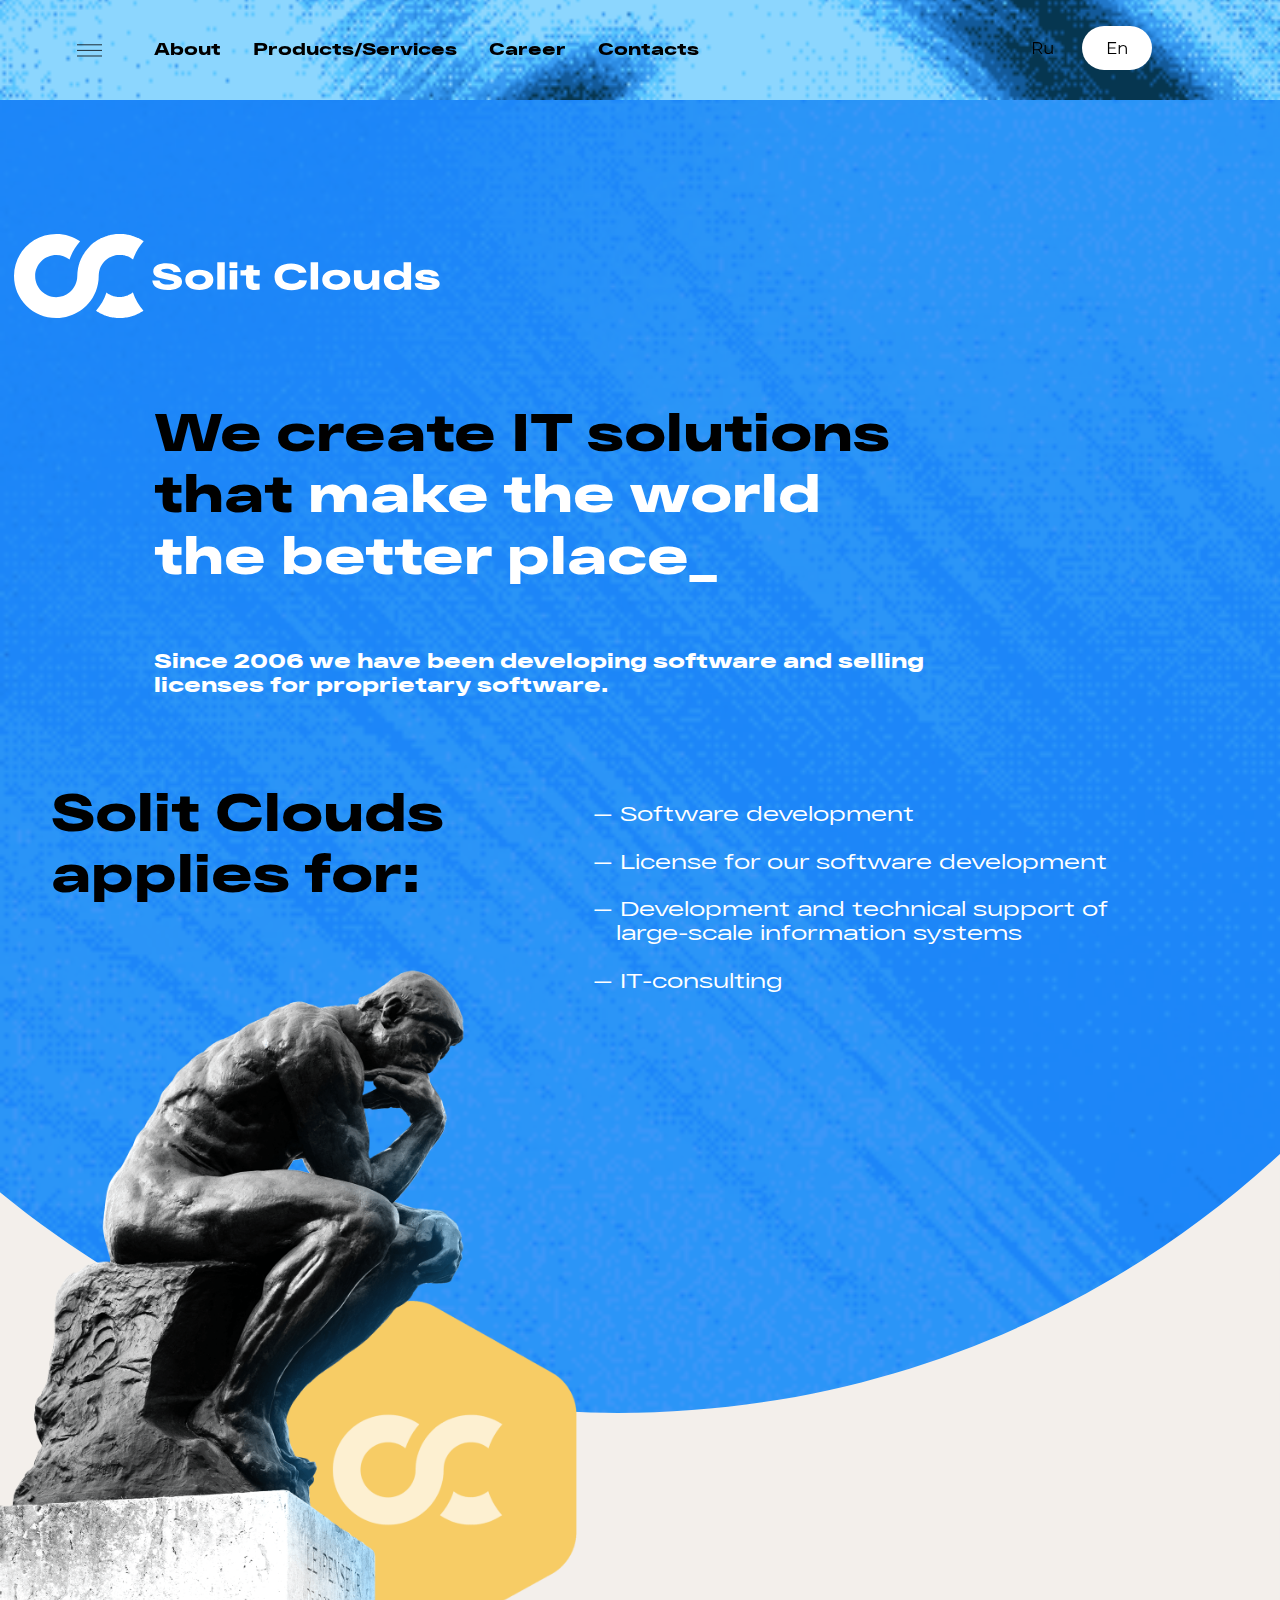
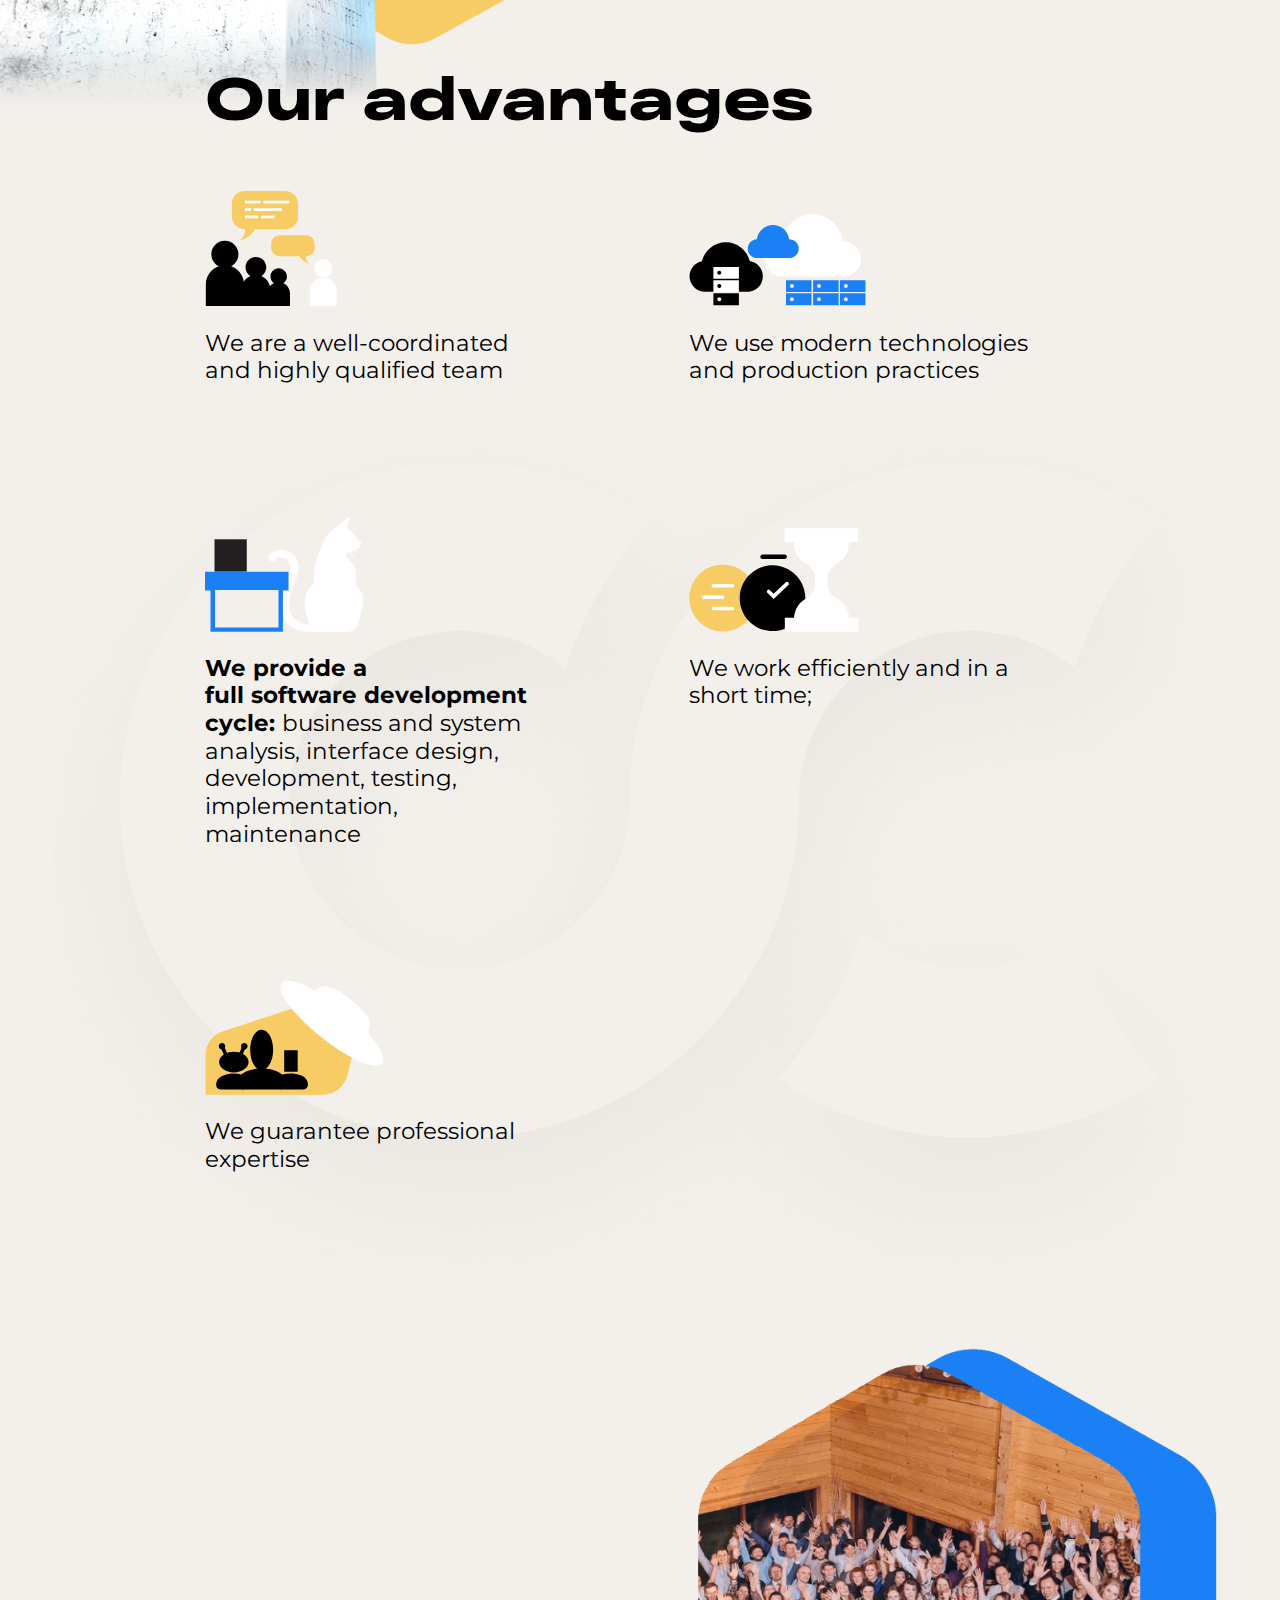
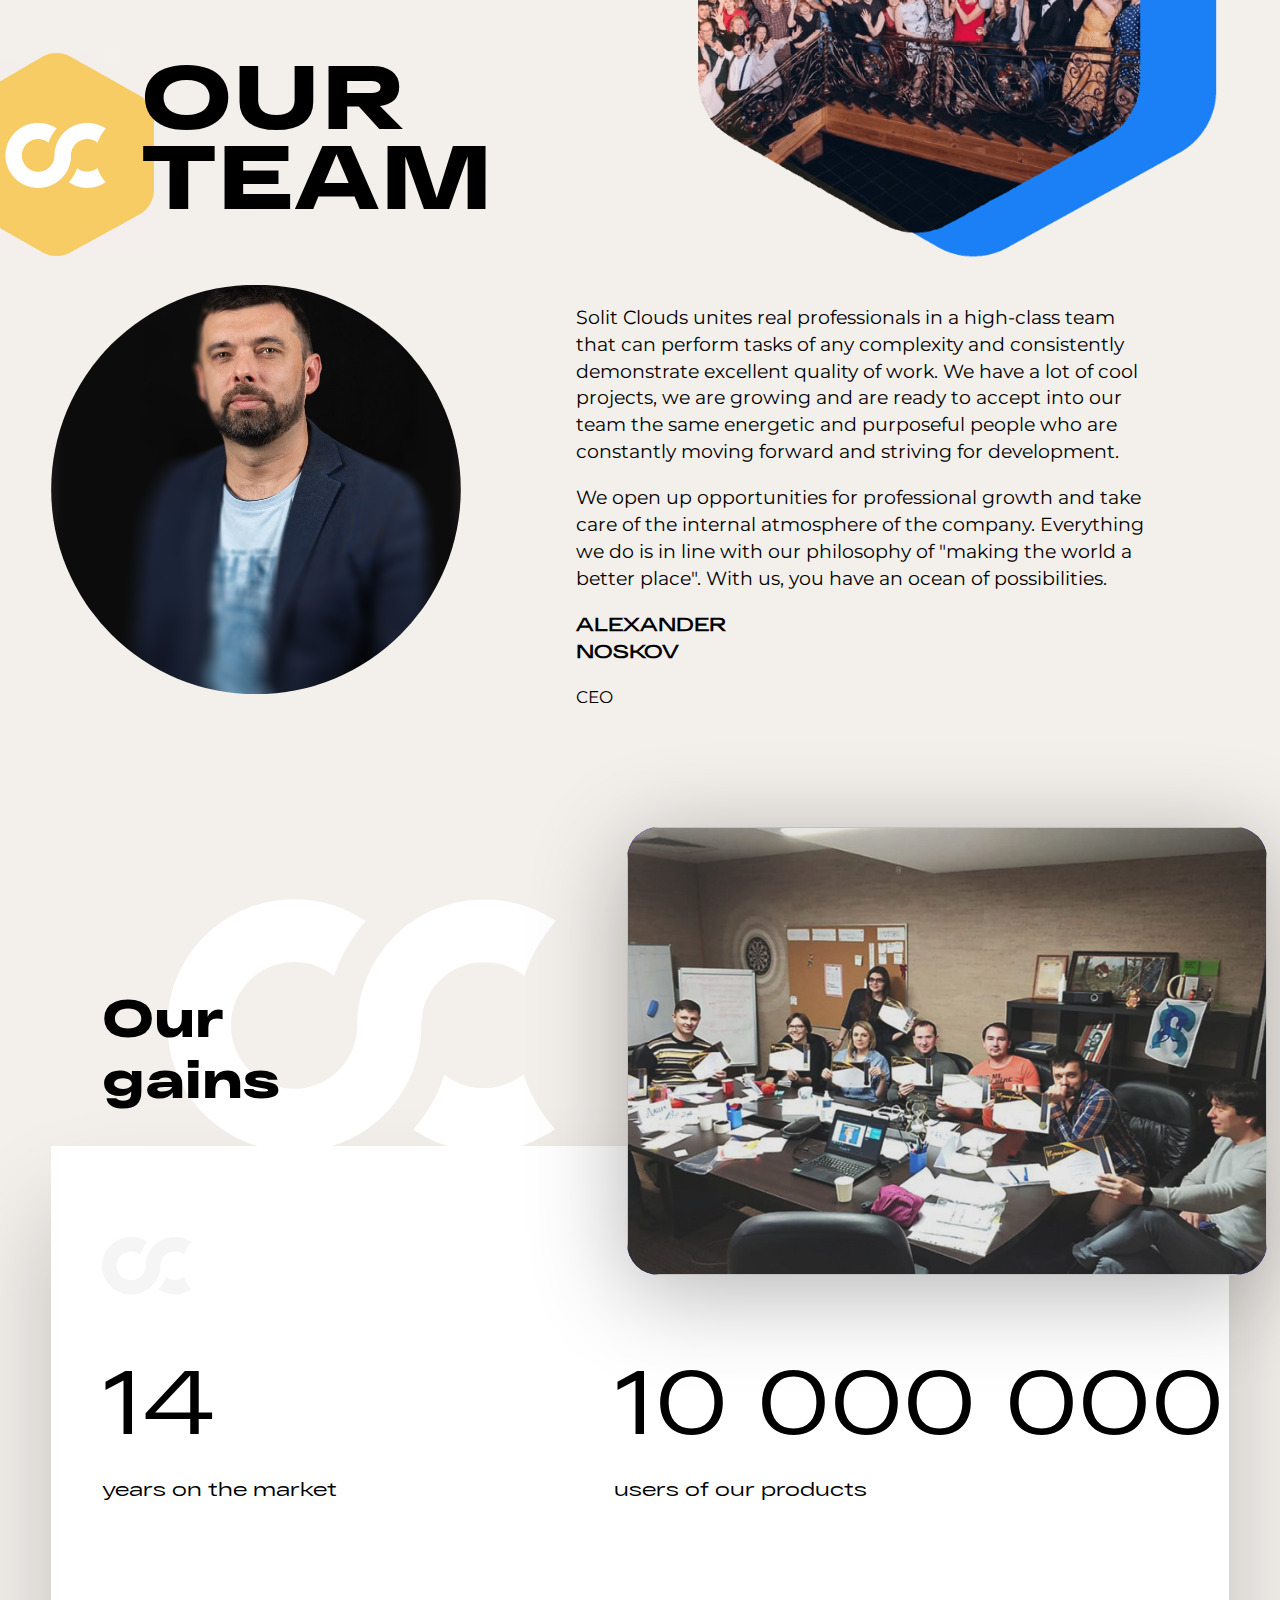
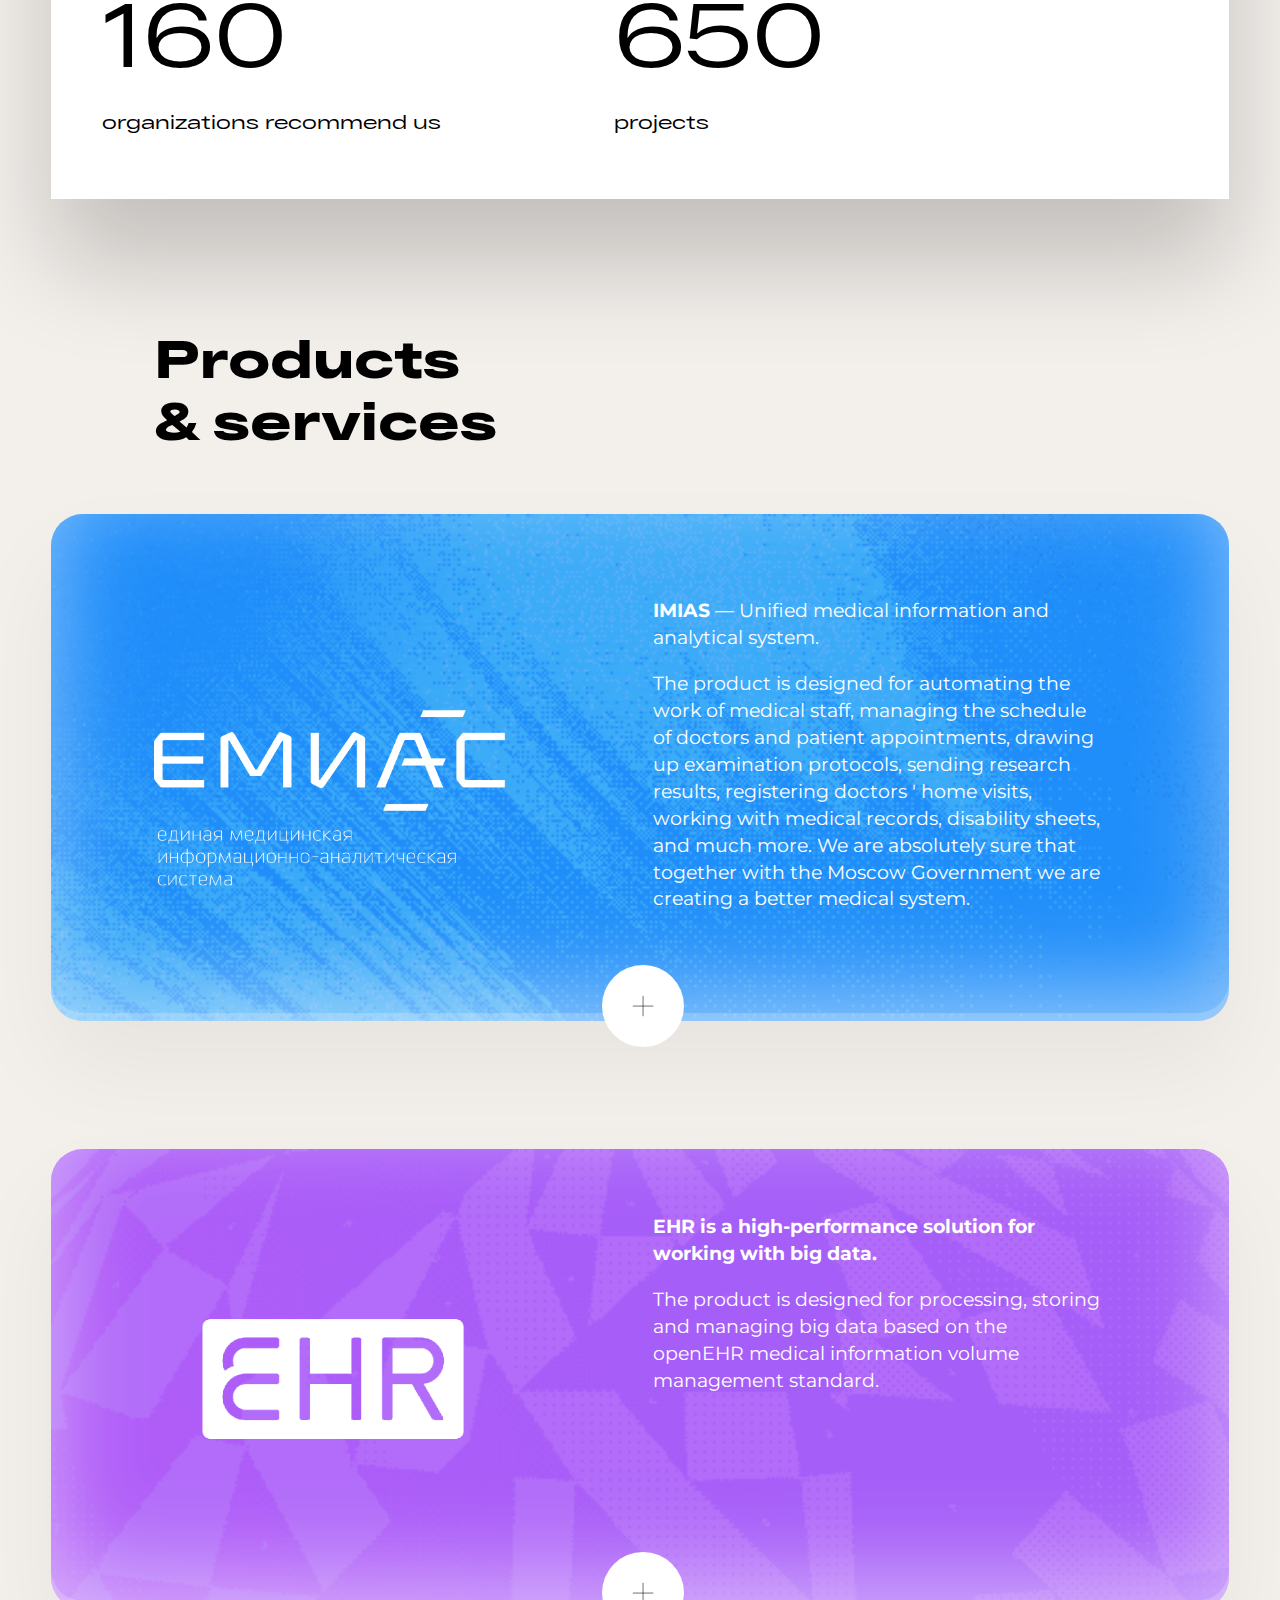
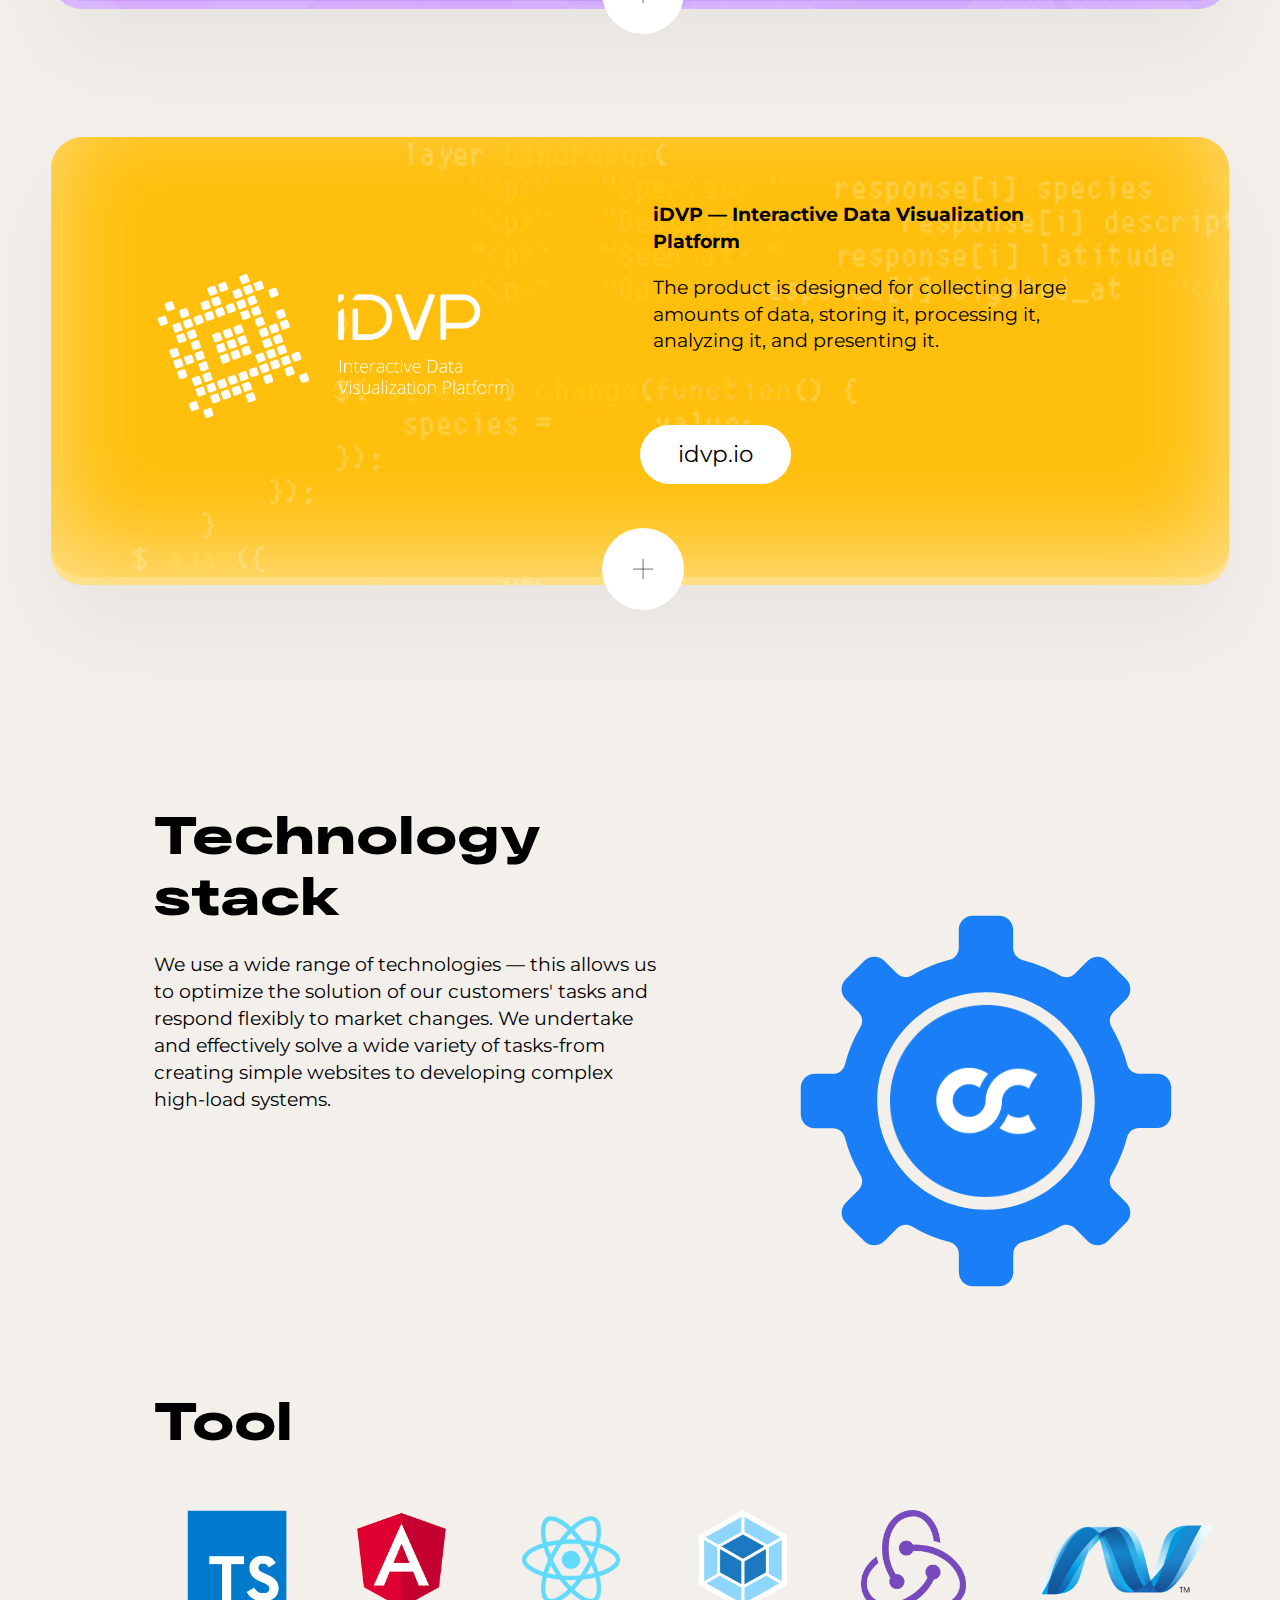
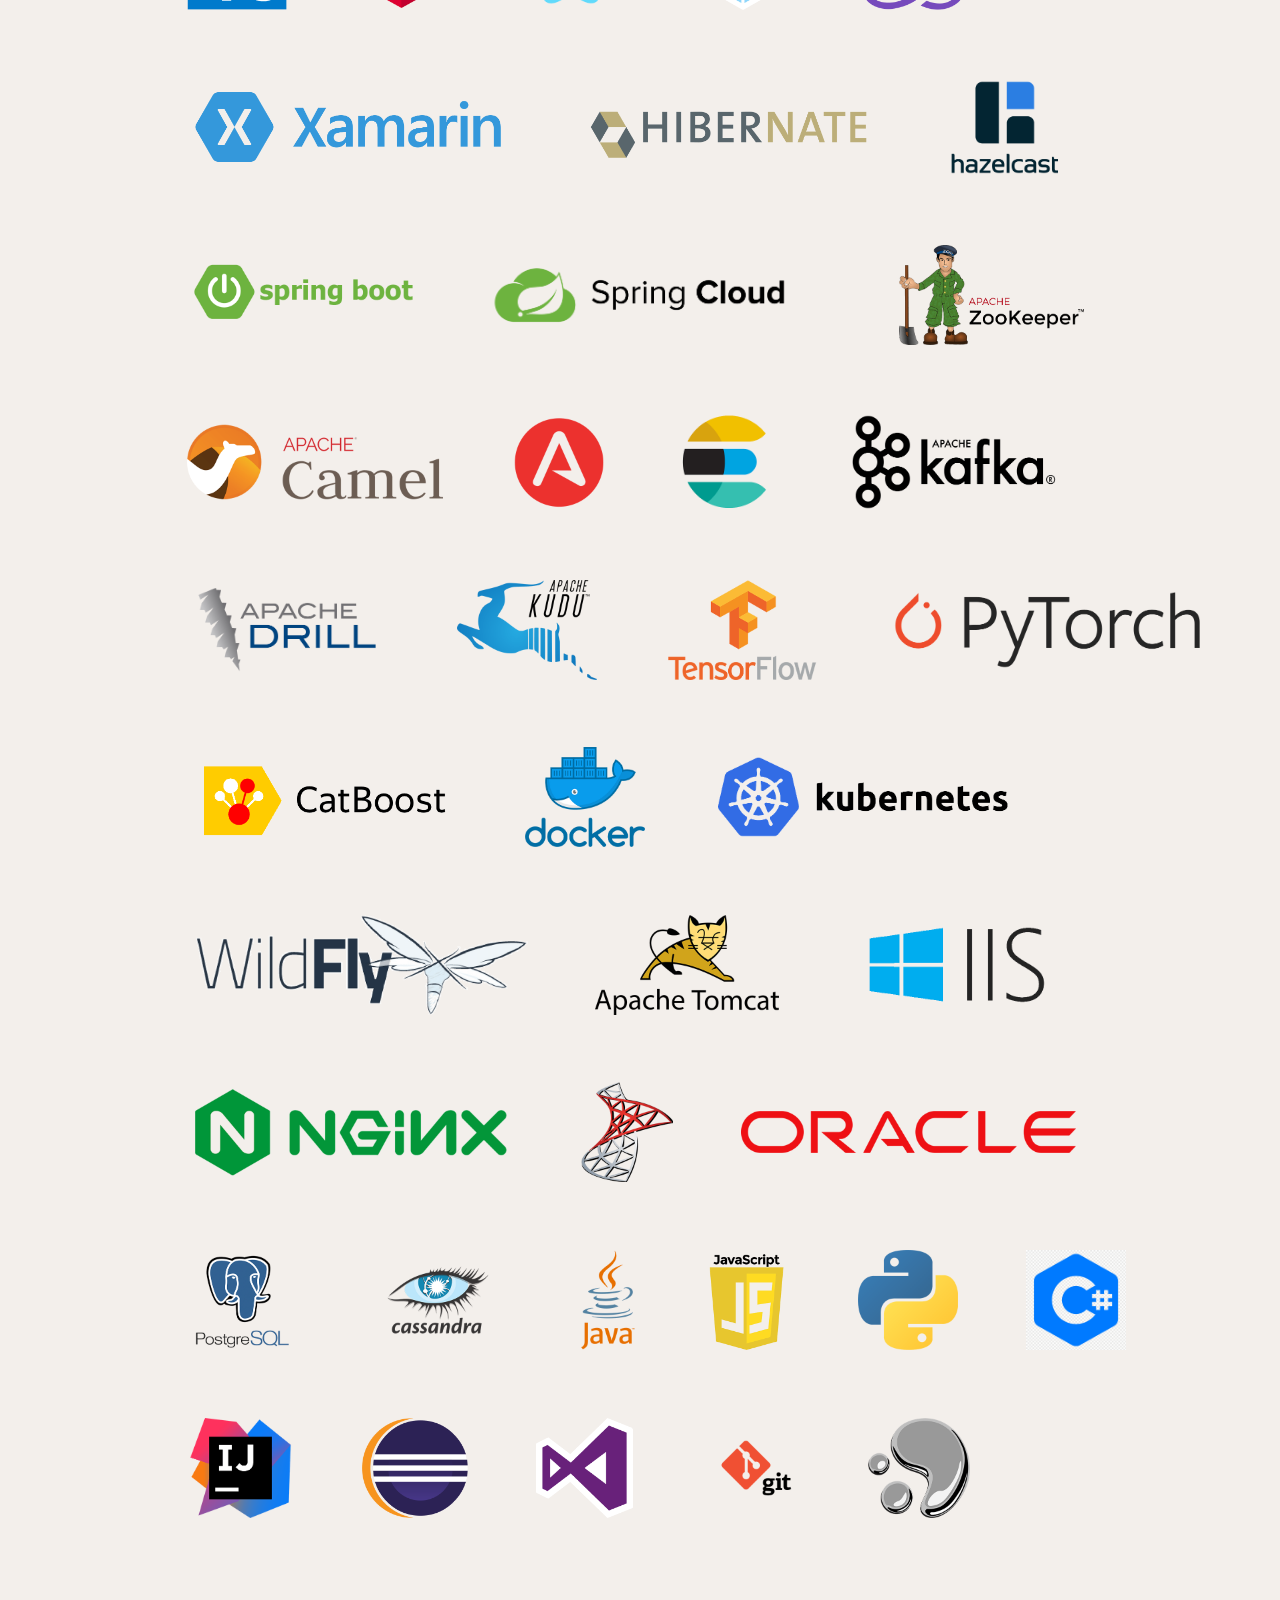
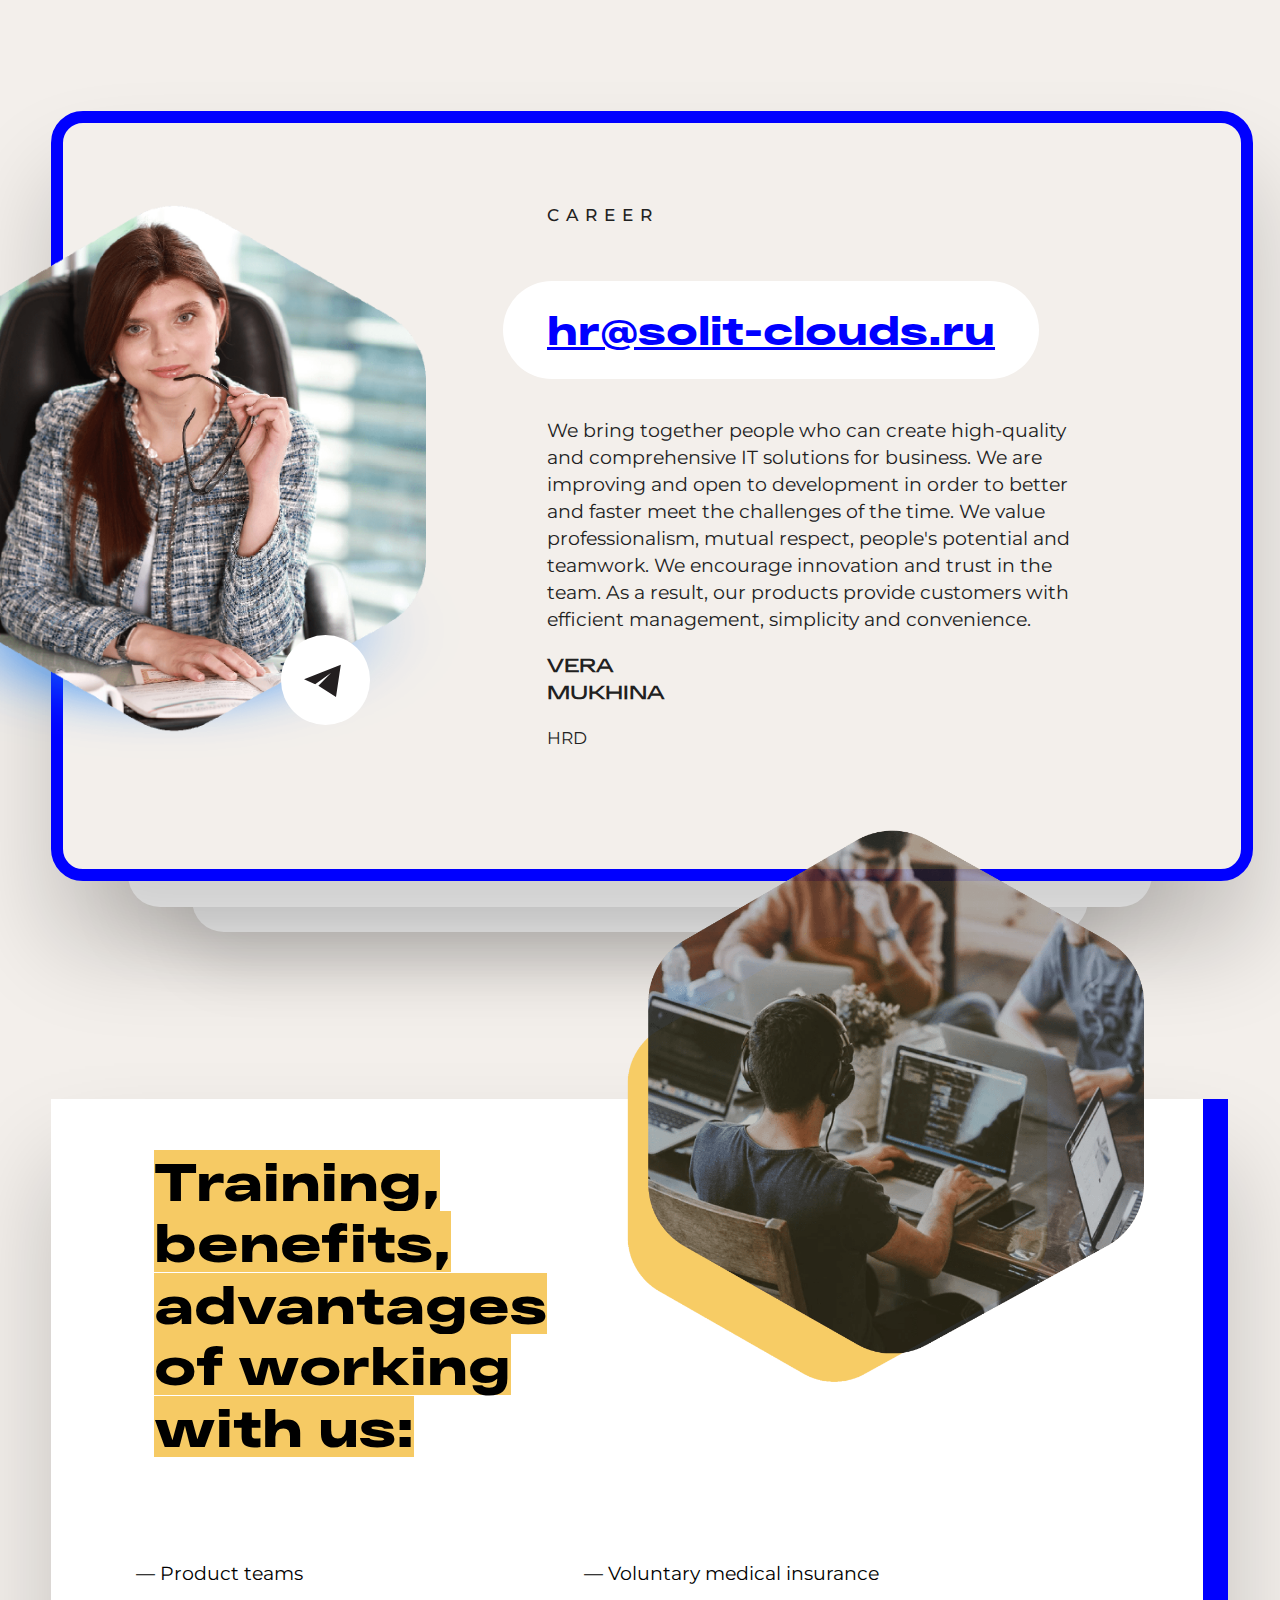
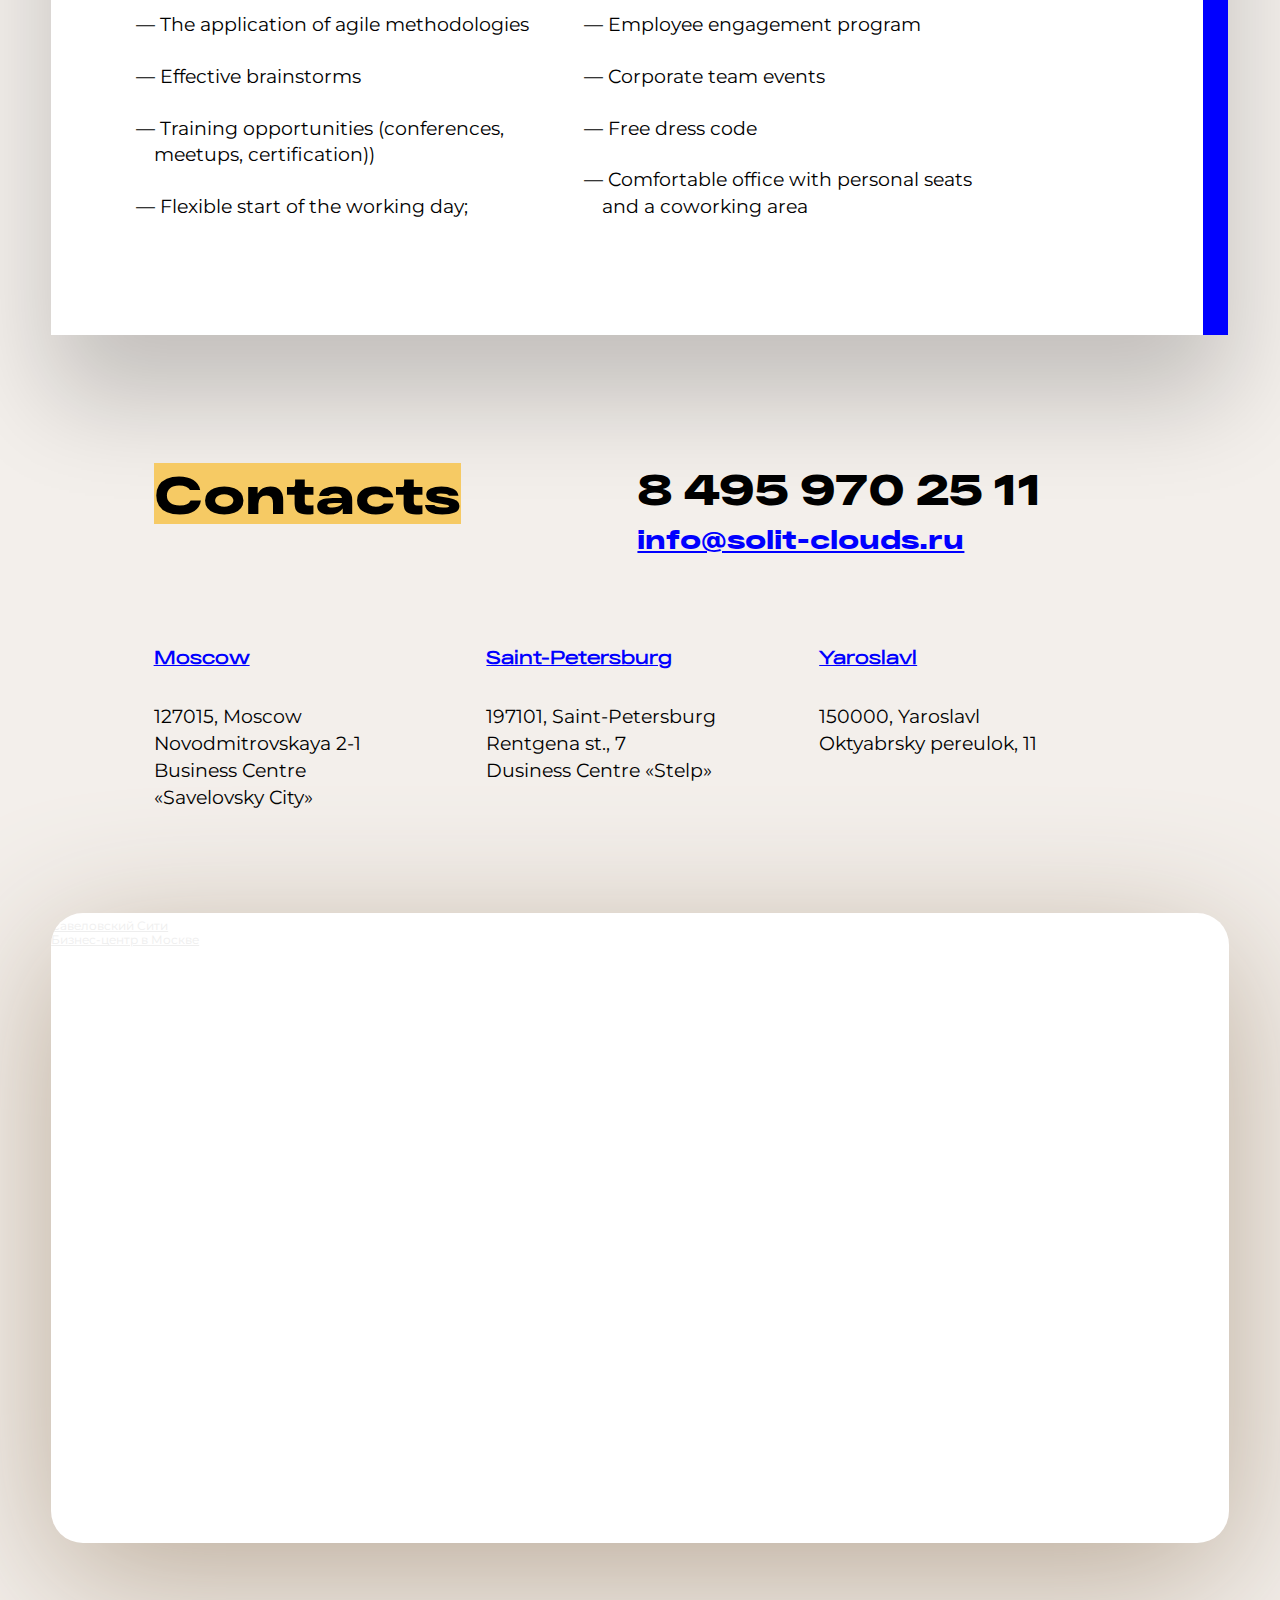
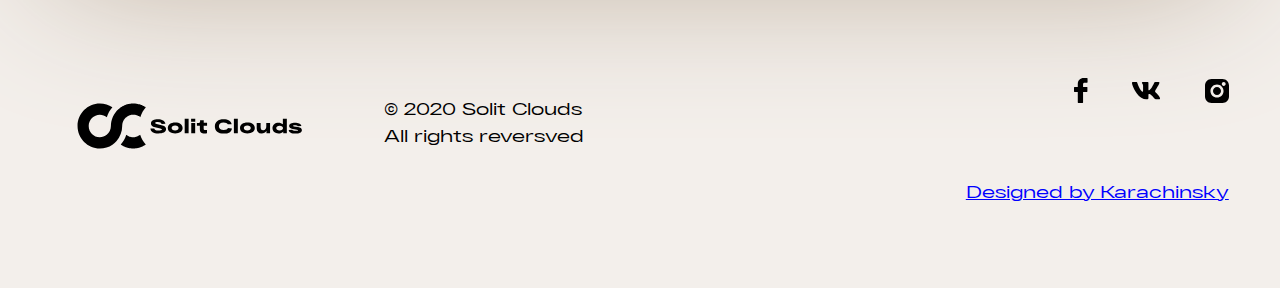
==== commit 30776203: "фикс мелких правок" ====
--- a/frontend/src/en/index.html
+++ b/frontend/src/en/index.html
@@ -238,7 +238,7 @@
         team the same energetic and purposeful people who are constantly moving forward and striving for development. </p>
       <p>
         We open up opportunities for professional growth and take care of the internal atmosphere of the company. Everything we do is in line with our philosophy of "making the world a better place". With us, you have an ocean of possibilities.</p>
-      <p><a href="#" onclick="padContactShow()" class="joinLink">Join us!</a></p>
+      <!--<p><a href="#" onclick="padContactShow()" class="joinLink">Join us!</a></p>-->
       <p>
       <p class="personName">Alexander<br>Noskov</p>
       <small>CEO</small>
@@ -354,7 +354,7 @@
           <b>EHR is a high-performance solution for working with big data.</b>
           <p>The product is designed for processing, storing and managing big data based on the openEHR medical information volume management standard.
           </p>
-          <a href="https://ehr.solutions" class="product__link" style="background-color: #fc0; color: black;">ehr.solutions</a>
+         <!-- <a href="https://ehr.solutions" class="product__link" style="background-color: #fc0; color: black;">ehr.solutions</a>-->
         </div>
         <div class="productExtra">
           <p></p>
@@ -376,7 +376,7 @@
             The product is designed for collecting large amounts of data, storing it, processing it, analyzing it, and presenting it.</p>
 
 
-          <a href="https://idvp/io" class="product__link" style="background-color: white; color: black;">idvp.io</a>
+          <a href="https://idvp.io" target="_blank" class="product__link" style="background-color: white; color: black;">idvp.io</a>
         </div>
         <div class="productExtra">
           <p><b>Data</b> — a system for storing and processing data, allows you to work with any known media and sources of information, which is combined into one General report. The product provides data saturation for all consumers both inside
@@ -463,7 +463,7 @@
         <div class="photoHR">
           <img src="../i/hr.png" class="photoHex">
         </div>
-        <div class="hrBTN"><img src="../i/hr_telegram.svg" width="100%"></div>
+        <div class="hrBTN"><a style="border-width: 0" href="https://t.me/El_Encanto" target="_blank"><img src="../i/hr_telegram.svg" width="100%"></a></div>
       </div>
 
       <div class="item itemText" id="career">
@@ -525,7 +525,7 @@
 
 
 
-    <div class="item itemHalf marginA">
+<!--    <div class="item itemHalf marginA">
       <h1 class="hCategory">Open<br>vacancies <span class="notify">5</span></h1>
 
     </div>
@@ -583,7 +583,7 @@
 
     <div class="padPhotos">
       <img src="../i/life_photos.jpg" style="width: 100vw" class="lifePhotos">
-    </div>
+    </div>-->
 
 
     <div class="pad padContacts" id="contacts">
@@ -678,13 +678,13 @@
         <p>© 2020 Solit Clouds<br>
           All rights reversved</p>
         <p></p>
-        <p><a href="#">License Agreement</a></p>
+    <!--    <p><a href="#">License Agreement</a></p>-->
       </div>
 
       <div class="item itemThird alignRight">
-        <a href="#"><img src="../i/icon_fb_footer.svg" class="footerSocial"></a>
-        <a href="#"><img src="../i/icon_vk_footer.svg" class="footerSocial"></a>
-        <a href="#"><img src="../i/icon_insta_footer.svg" class="footerSocial"></a>
+        <a href="https://www.facebook.com/solitclouds"  target="_blank"><img src="../i/icon_fb_footer.svg" class="footerSocial"></a>
+        <a href="https://vk.com/solitclouds" target="_blank"><img src="../i/icon_vk_footer.svg" class="footerSocial"></a>
+        <a href="https://instagram.com/solitclouds?igshid=p6b6z3ngo1gd" target="_blank"><img src="../i/icon_insta_footer.svg" class="footerSocial"></a>
         <p>
           <a href="https://karachinsky.ru"><img src="../i/logo_karachinsky.png" class="footerSasha">
             <div class="footerSashaText">Designed by Karachinsky</div>
